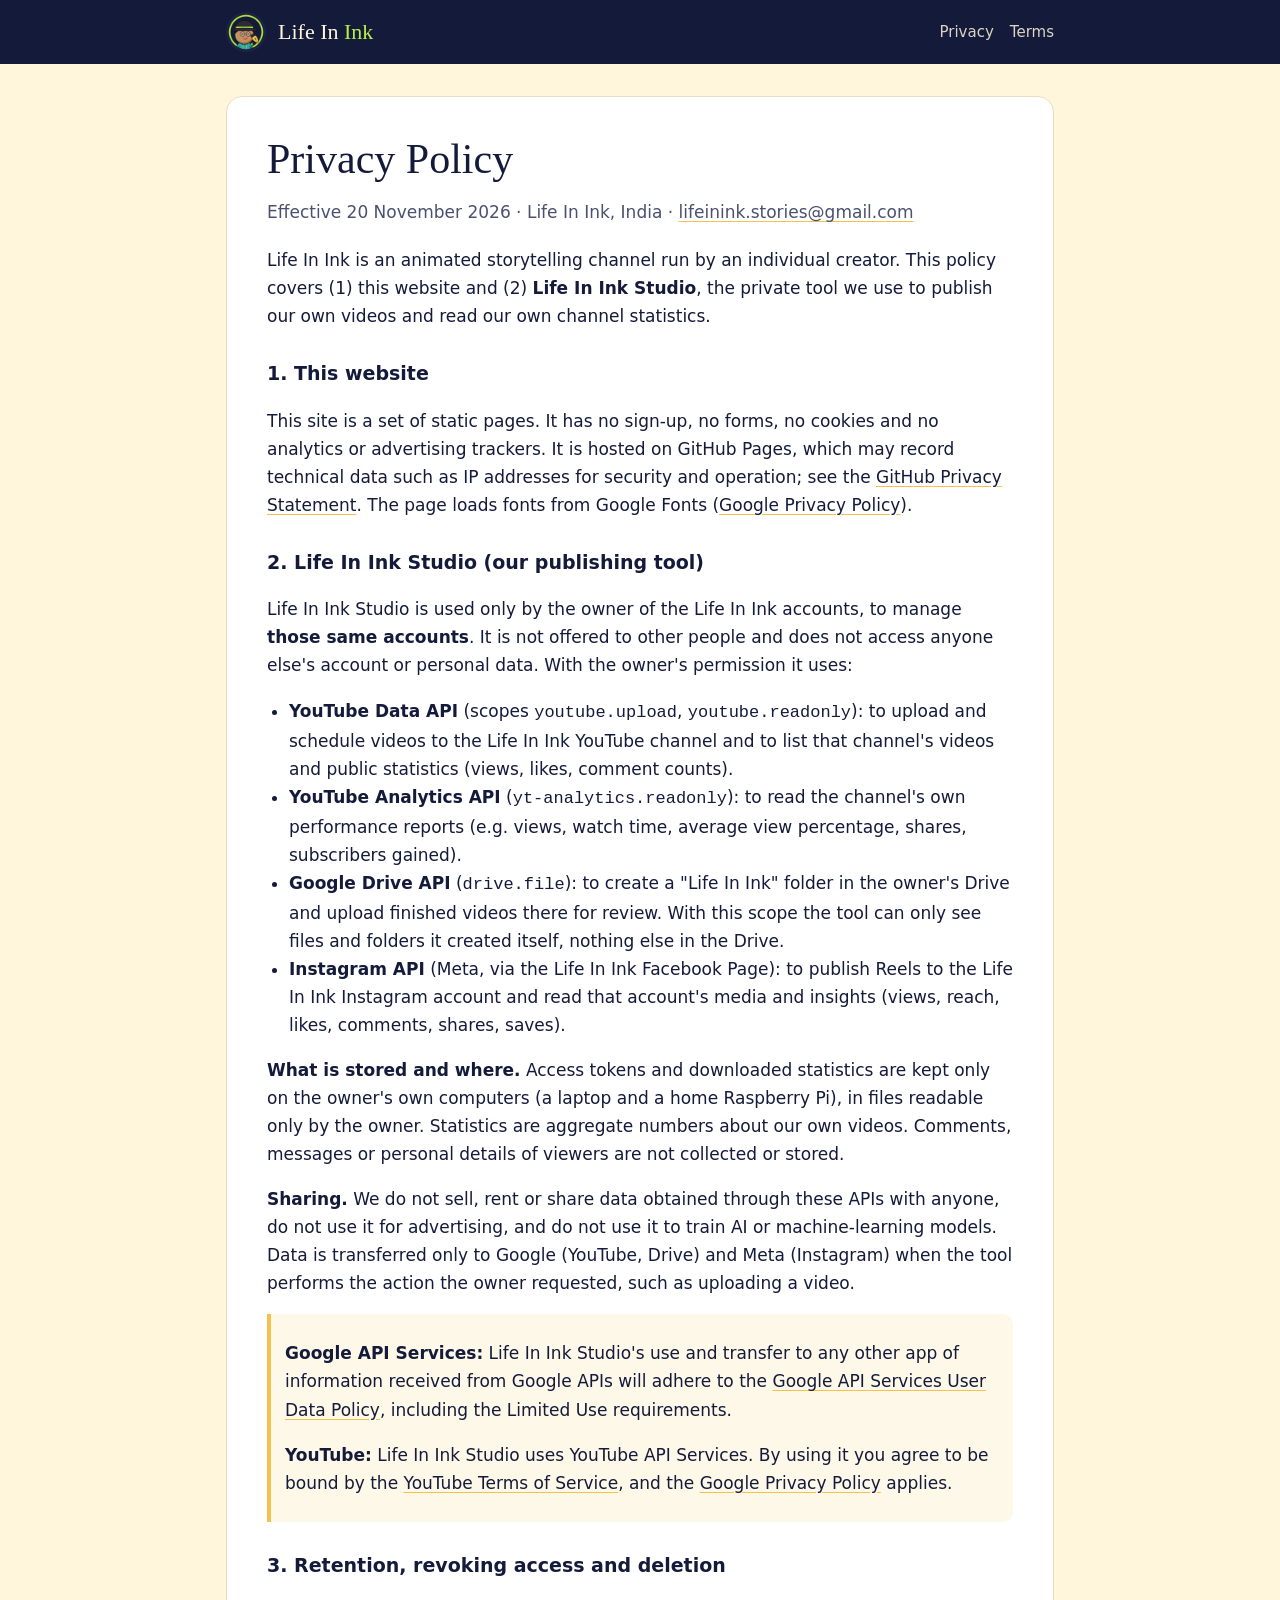
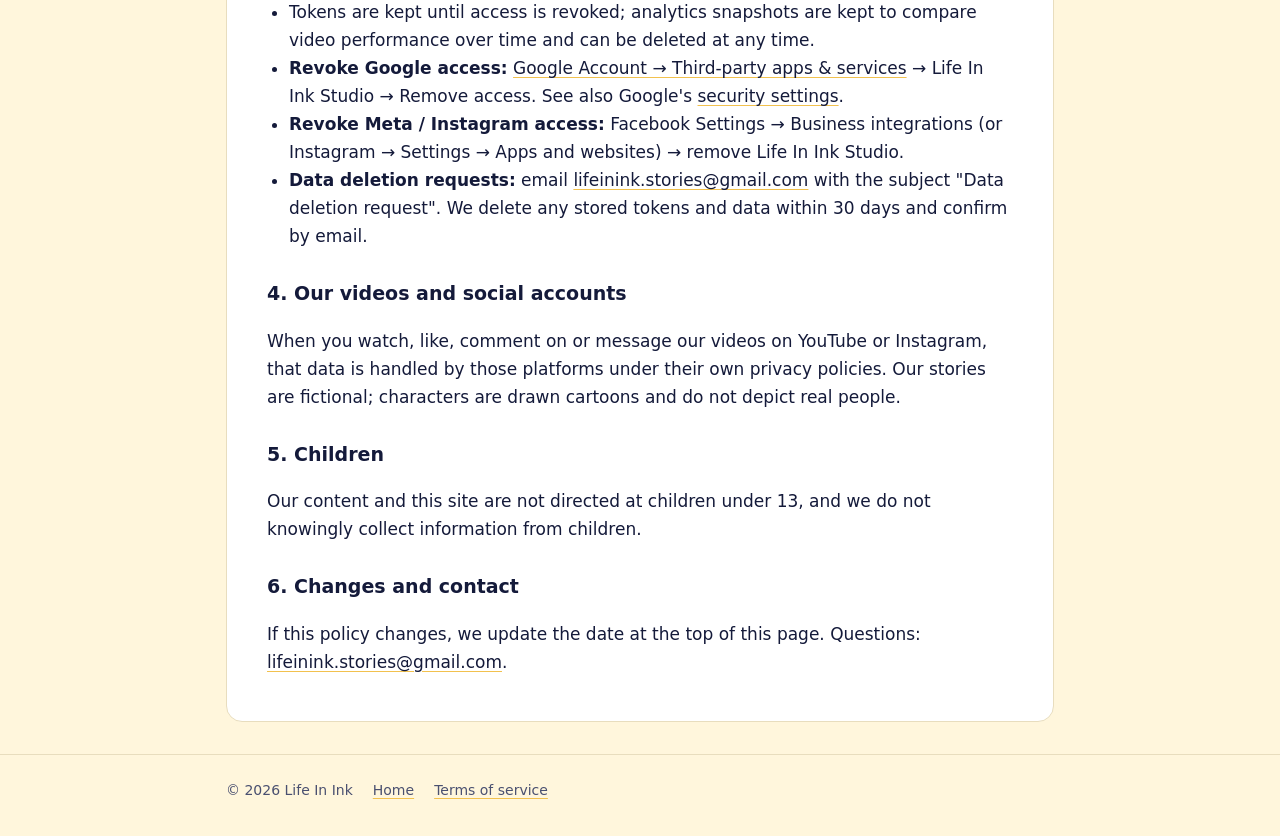
==== privacy.html @ 000ab6e3 "Life In Ink website: home, privacy policy, terms" ====
<!doctype html>
<html lang="en">
<head>
<meta charset="utf-8">
<meta name="viewport" content="width=device-width, initial-scale=1">
<title>Privacy Policy · Life In Ink</title>
<meta name="description" content="Privacy policy for the Life In Ink website and the Life In Ink Studio publishing tool.">
<link rel="icon" href="logo.png">
<link rel="preconnect" href="https://fonts.googleapis.com">
<link rel="preconnect" href="https://fonts.gstatic.com" crossorigin>
<link href="https://fonts.googleapis.com/css2?family=Kalam:wght@700&family=Permanent+Marker&display=swap" rel="stylesheet">
<link rel="stylesheet" href="style.css">
</head>
<body>
<header class="top"><div class="wrap">
  <img src="logo.png" alt=""><a class="brand" href="./">Life In <b>Ink</b></a>
  <nav><a href="privacy.html">Privacy</a><a href="terms.html">Terms</a></nav>
</div></header>

<main class="wrap"><article class="doc">
<h1>Privacy Policy</h1>
<p class="meta">Effective 20 November 2026 · Life In Ink, India · <a href="mailto:lifeinink.stories@gmail.com">lifeinink.stories@gmail.com</a></p>

<p>Life In Ink is an animated storytelling channel run by an individual creator. This policy covers
(1) this website and (2) <b>Life In Ink Studio</b>, the private tool we use to publish our own videos and read our own channel statistics.</p>

<h3>1. This website</h3>
<p>This site is a set of static pages. It has no sign-up, no forms, no cookies and no analytics or advertising trackers.
It is hosted on GitHub Pages, which may record technical data such as IP addresses for security and operation; see the
<a href="https://docs.github.com/en/site-policy/privacy-policies/github-general-privacy-statement">GitHub Privacy Statement</a>.
The page loads fonts from Google Fonts (<a href="https://policies.google.com/privacy">Google Privacy Policy</a>).</p>

<h3>2. Life In Ink Studio (our publishing tool)</h3>
<p>Life In Ink Studio is used only by the owner of the Life In Ink accounts, to manage <b>those same accounts</b>. It is not offered to
other people and does not access anyone else's account or personal data. With the owner's permission it uses:</p>
<ul>
  <li><b>YouTube Data API</b> (scopes <code>youtube.upload</code>, <code>youtube.readonly</code>): to upload and schedule videos to the Life In Ink
      YouTube channel and to list that channel's videos and public statistics (views, likes, comment counts).</li>
  <li><b>YouTube Analytics API</b> (<code>yt-analytics.readonly</code>): to read the channel's own performance reports
      (e.g. views, watch time, average view percentage, shares, subscribers gained).</li>
  <li><b>Google Drive API</b> (<code>drive.file</code>): to create a "Life In Ink" folder in the owner's Drive and upload finished videos there for review.
      With this scope the tool can only see files and folders it created itself, nothing else in the Drive.</li>
  <li><b>Instagram API</b> (Meta, via the Life In Ink Facebook Page): to publish Reels to the Life In Ink Instagram account and read that account's
      media and insights (views, reach, likes, comments, shares, saves).</li>
</ul>
<p><b>What is stored and where.</b> Access tokens and downloaded statistics are kept only on the owner's own computers (a laptop and a home
Raspberry Pi), in files readable only by the owner. Statistics are aggregate numbers about our own videos. Comments, messages or personal
details of viewers are not collected or stored.</p>
<p><b>Sharing.</b> We do not sell, rent or share data obtained through these APIs with anyone, do not use it for advertising, and do not use it to
train AI or machine-learning models. Data is transferred only to Google (YouTube, Drive) and Meta (Instagram) when the tool performs the
action the owner requested, such as uploading a video.</p>

<div class="note">
<p><b>Google API Services:</b> Life In Ink Studio's use and transfer to any other app of information received from Google APIs will adhere to the
<a href="https://developers.google.com/terms/api-services-user-data-policy">Google API Services User Data Policy</a>, including the Limited Use requirements.</p>
<p><b>YouTube:</b> Life In Ink Studio uses YouTube API Services. By using it you agree to be bound by the
<a href="https://www.youtube.com/t/terms">YouTube Terms of Service</a>, and the
<a href="https://policies.google.com/privacy">Google Privacy Policy</a> applies.</p>
</div>

<h3>3. Retention, revoking access and deletion</h3>
<ul>
  <li>Tokens are kept until access is revoked; analytics snapshots are kept to compare video performance over time and can be deleted at any time.</li>
  <li><b>Revoke Google access:</b> <a href="https://myaccount.google.com/permissions">Google Account → Third-party apps &amp; services</a> → Life In Ink Studio → Remove access.
      See also Google's <a href="https://security.google.com/settings/security/permissions">security settings</a>.</li>
  <li><b>Revoke Meta / Instagram access:</b> Facebook Settings → Business integrations (or Instagram → Settings → Apps and websites) → remove Life In Ink Studio.</li>
  <li><b>Data deletion requests:</b> email <a href="mailto:lifeinink.stories@gmail.com?subject=Data%20deletion%20request">lifeinink.stories@gmail.com</a>
      with the subject "Data deletion request". We delete any stored tokens and data within 30 days and confirm by email.</li>
</ul>

<h3>4. Our videos and social accounts</h3>
<p>When you watch, like, comment on or message our videos on YouTube or Instagram, that data is handled by those platforms under their own privacy policies.
Our stories are fictional; characters are drawn cartoons and do not depict real people.</p>

<h3>5. Children</h3>
<p>Our content and this site are not directed at children under 13, and we do not knowingly collect information from children.</p>

<h3>6. Changes and contact</h3>
<p>If this policy changes, we update the date at the top of this page. Questions: <a href="mailto:lifeinink.stories@gmail.com">lifeinink.stories@gmail.com</a>.</p>
</article></main>

<footer><div class="wrap">
  <span>© 2026 Life In Ink</span><a href="./">Home</a><a href="terms.html">Terms of service</a>
</div></footer>
</body>
</html>
---- style.css ----
:root {
  --navy: #141A3A; --navy-2: #1E2652; --lime: #B8F04A; --cream: #FFF6DC; --gold: #F2C14E;
  --ink: #141A3A; --muted: #4A5070; --bg: #FFF6DC; --card: #FFFFFF; --line: #E8DDBE;
}
@media (prefers-color-scheme: dark) {
  :root { --ink: #FFF6DC; --muted: #C9C6B5; --bg: #141A3A; --card: #1E2652; --line: #2E3770; }
}
* { box-sizing: border-box; }
body { margin: 0; background: var(--bg); color: var(--ink); font: 17px/1.65 system-ui, -apple-system, "Segoe UI", Roboto, sans-serif; }
a { color: inherit; text-decoration-color: var(--gold); text-underline-offset: 3px; }
a:hover { text-decoration-thickness: 2px; }
.wrap { max-width: 860px; margin: 0 auto; padding: 0 16px; }
header.top { background: var(--navy); color: var(--cream); }
header.top .wrap { display: flex; align-items: center; gap: 12px; padding-top: 12px; padding-bottom: 12px; }
header.top img { width: 40px; height: 40px; border-radius: 50%; }
header.top .brand { font-family: "Permanent Marker", cursive; font-size: 22px; text-decoration: none; }
header.top .brand b { color: var(--lime); font-weight: normal; }
header.top nav { margin-left: auto; display: flex; gap: 16px; font-size: 15px; }
header.top nav a { text-decoration: none; opacity: .85; }
header.top nav a:hover { opacity: 1; text-decoration: underline; }
.hero { background: var(--navy); color: var(--cream); padding: 40px 0 56px; }
.hero .wrap { display: grid; grid-template-columns: 1fr 220px; gap: 32px; align-items: center; }
.hero h1 { font-family: "Permanent Marker", cursive; font-weight: normal; font-size: clamp(40px, 8vw, 68px); line-height: 1.05; margin: 0 0 12px; }
.hero h1 b { color: var(--lime); font-weight: normal; }
.hero p.tag { font-family: "Kalam", cursive; font-size: 24px; margin: 0 0 24px; color: var(--gold); }
.hero img { width: 100%; border-radius: 50%; border: 6px solid var(--lime); }
.btns { display: flex; flex-wrap: wrap; gap: 12px; }
.btn { display: inline-block; padding: 12px 20px; border-radius: 999px; font-weight: 700; text-decoration: none; }
.btn.yt { background: var(--lime); color: var(--navy); }
.btn.ig { background: transparent; color: var(--cream); border: 2px solid var(--cream); }
section { padding: 40px 0; }
h2 { font-family: "Permanent Marker", cursive; font-weight: normal; font-size: 30px; margin: 0 0 12px; }
h3 { margin: 28px 0 6px; font-size: 19px; }
.pillars { display: grid; grid-template-columns: repeat(auto-fit, minmax(180px, 1fr)); gap: 12px; margin-top: 16px; }
.pillar { background: var(--card); border: 1px solid var(--line); border-radius: 14px; padding: 14px 16px; }
.pillar b { display: block; font-family: "Kalam", cursive; font-size: 20px; }
.pillar span { color: var(--muted); font-size: 15px; }
.doc { background: var(--card); border: 1px solid var(--line); border-radius: 16px; padding: 28px clamp(16px, 4vw, 40px); margin: 32px 0; }
.doc h1 { font-family: "Permanent Marker", cursive; font-weight: normal; font-size: clamp(30px, 6vw, 42px); margin: 0 0 4px; }
.doc .meta { color: var(--muted); margin: 0 0 20px; }
.doc ul { padding-left: 22px; }
.note { border-left: 4px solid var(--gold); padding: 8px 14px; background: color-mix(in srgb, var(--gold) 12%, transparent); border-radius: 0 10px 10px 0; }
footer { color: var(--muted); font-size: 14px; padding: 24px 0 40px; border-top: 1px solid var(--line); }
footer .wrap { display: flex; flex-wrap: wrap; gap: 8px 20px; }
@media (max-width: 640px) {
  .hero .wrap { grid-template-columns: 1fr; }
  .hero img { width: 140px; order: -1; }
  header.top nav { gap: 12px; font-size: 14px; }
}
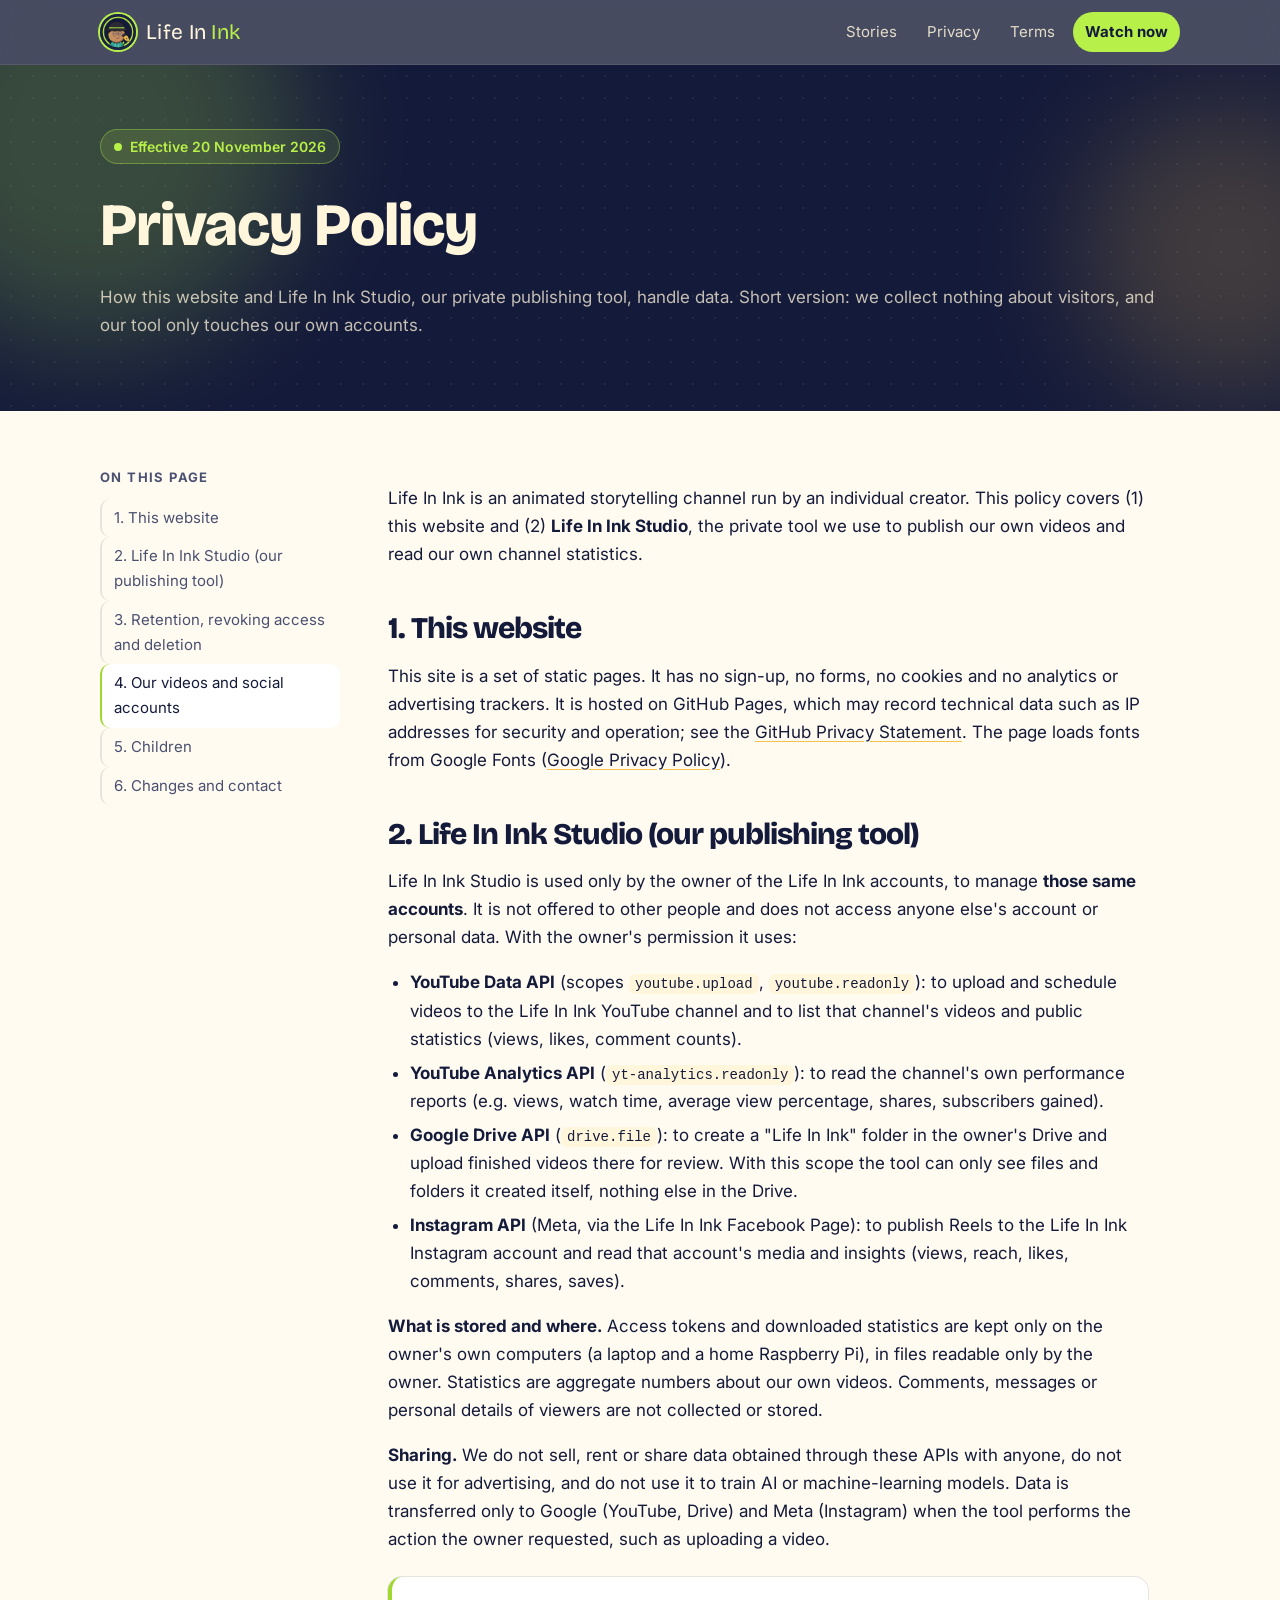
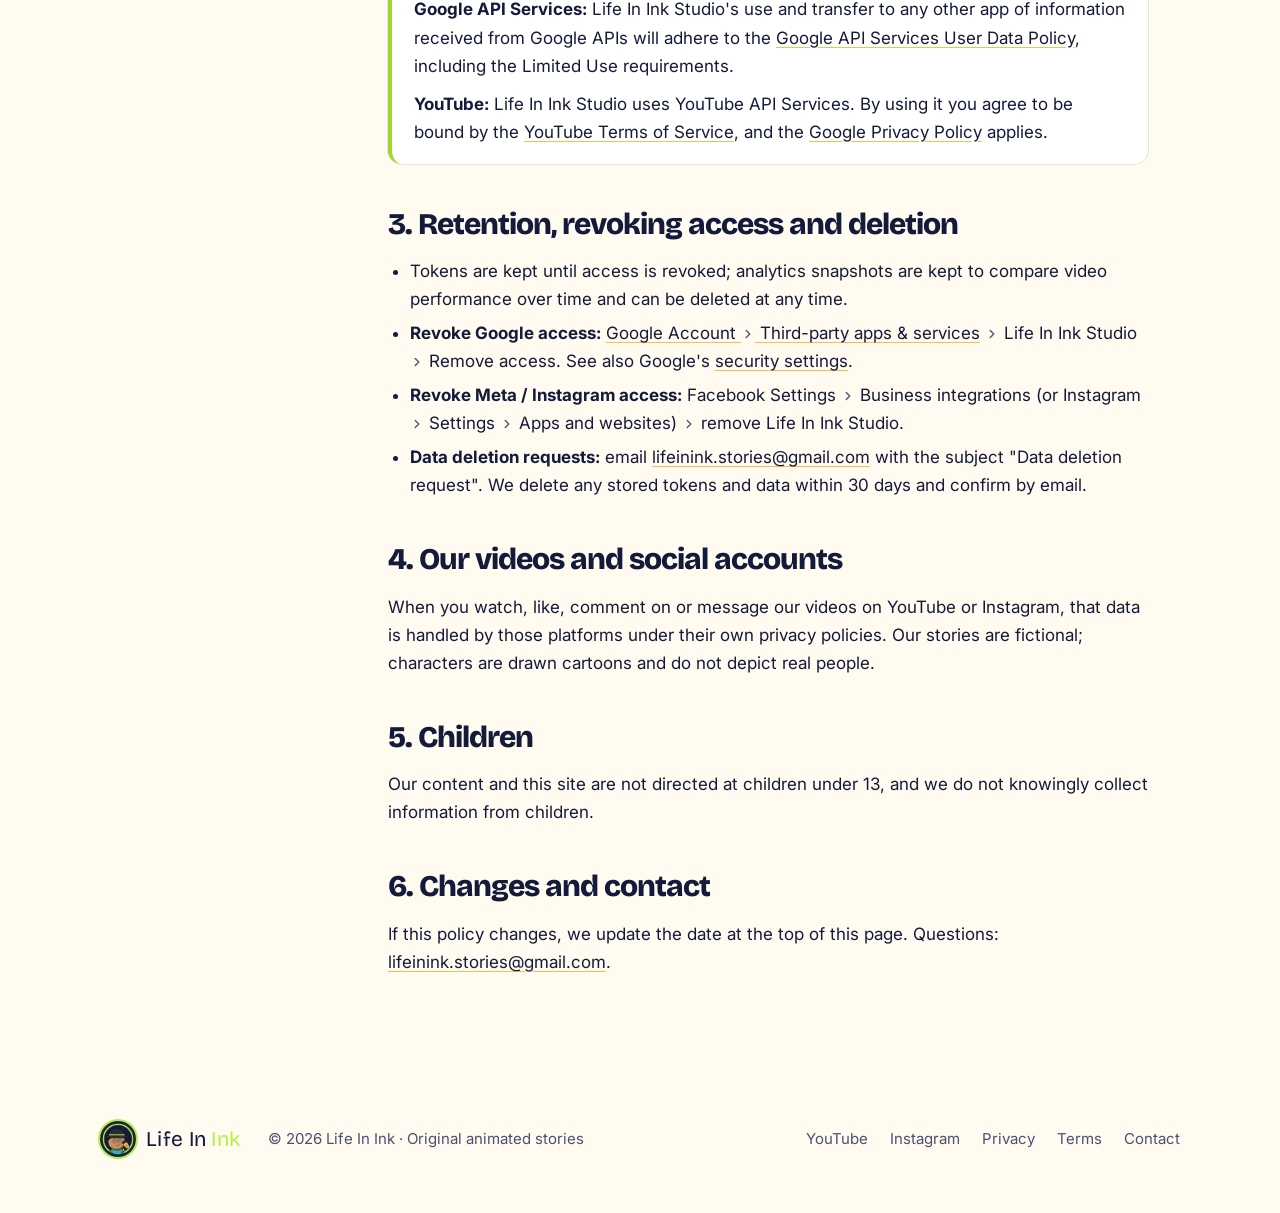
==== commit 58a8e125: "Redesign with animations; fix YouTube links" ====
--- a/privacy.html
+++ b/privacy.html
@@ -1,36 +1,41 @@
 <!doctype html>
-<html lang="en">
+<html lang="en" class="no-js">
 <head>
 <meta charset="utf-8">
 <meta name="viewport" content="width=device-width, initial-scale=1">
 <title>Privacy Policy · Life In Ink</title>
 <meta name="description" content="Privacy policy for the Life In Ink website and the Life In Ink Studio publishing tool.">
+<meta name="theme-color" content="#141A3A">
 <link rel="icon" href="logo.png">
 <link rel="preconnect" href="https://fonts.googleapis.com">
 <link rel="preconnect" href="https://fonts.gstatic.com" crossorigin>
-<link href="https://fonts.googleapis.com/css2?family=Kalam:wght@700&family=Permanent+Marker&display=swap" rel="stylesheet">
+<link href="https://fonts.googleapis.com/css2?family=Bricolage+Grotesque:opsz,wght@12..96,600;12..96,800&family=Inter:wght@400;600;700&family=Permanent+Marker&display=swap" rel="stylesheet">
 <link rel="stylesheet" href="style.css">
+<script>document.documentElement.classList.remove("no-js")</script>
 </head>
 <body>
-<header class="top"><div class="wrap">
-  <img src="logo.png" alt=""><a class="brand" href="./">Life In <b>Ink</b></a>
-  <nav><a href="privacy.html">Privacy</a><a href="terms.html">Terms</a></nav>
+<header class="nav"><div class="wrap">
+  <a class="logo" href="./"><img src="logo.png" alt=""><span>Life In <b>Ink</b></span></a>
+  <nav aria-label="Main"><a href="./#stories">Stories</a><a href="privacy.html">Privacy</a><a href="terms.html">Terms</a>
+    <a class="cta" href="https://www.youtube.com/channel/UCiRv8YfGqeu7sdp62lpxlKg">Watch now</a></nav>
 </div></header>
-
-<main class="wrap"><article class="doc">
-<h1>Privacy Policy</h1>
-<p class="meta">Effective 20 November 2026 · Life In Ink, India · <a href="mailto:lifeinink.stories@gmail.com">lifeinink.stories@gmail.com</a></p>
-
+<main>
+<section class="page-hero"><div class="blob b1"></div><div class="blob b3"></div><div class="grain"></div>
+  <div class="wrap"><span class="eyebrow"><i></i> Effective 20 November 2026</span><h1>Privacy Policy</h1><p>How this website and Life In Ink Studio, our private publishing tool, handle data. Short version: we collect nothing about visitors, and our tool only touches our own accounts.</p></div>
+</section>
+<div class="wrap doc-wrap">
+  <aside class="toc" aria-label="On this page"><b>On this page</b><a href="#this-website">1. This website</a><a href="#life-in-ink-studio-our-publishing-tool">2. Life In Ink Studio (our publishing tool)</a><a href="#retention-revoking-access-and-deletion">3. Retention, revoking access and deletion</a><a href="#our-videos-and-social-accounts">4. Our videos and social accounts</a><a href="#children">5. Children</a><a href="#changes-and-contact">6. Changes and contact</a></aside>
+  <article class="doc">
 <p>Life In Ink is an animated storytelling channel run by an individual creator. This policy covers
 (1) this website and (2) <b>Life In Ink Studio</b>, the private tool we use to publish our own videos and read our own channel statistics.</p>
 
-<h3>1. This website</h3>
+<h2 id="this-website">1. This website</h2>
 <p>This site is a set of static pages. It has no sign-up, no forms, no cookies and no analytics or advertising trackers.
 It is hosted on GitHub Pages, which may record technical data such as IP addresses for security and operation; see the
 <a href="https://docs.github.com/en/site-policy/privacy-policies/github-general-privacy-statement">GitHub Privacy Statement</a>.
 The page loads fonts from Google Fonts (<a href="https://policies.google.com/privacy">Google Privacy Policy</a>).</p>
 
-<h3>2. Life In Ink Studio (our publishing tool)</h3>
+<h2 id="life-in-ink-studio-our-publishing-tool">2. Life In Ink Studio (our publishing tool)</h2>
 <p>Life In Ink Studio is used only by the owner of the Life In Ink accounts, to manage <b>those same accounts</b>. It is not offered to
 other people and does not access anyone else's account or personal data. With the owner's permission it uses:</p>
 <ul>
@@ -58,29 +63,34 @@
 <a href="https://policies.google.com/privacy">Google Privacy Policy</a> applies.</p>
 </div>
 
-<h3>3. Retention, revoking access and deletion</h3>
+<h2 id="retention-revoking-access-and-deletion">3. Retention, revoking access and deletion</h2>
 <ul>
   <li>Tokens are kept until access is revoked; analytics snapshots are kept to compare video performance over time and can be deleted at any time.</li>
-  <li><b>Revoke Google access:</b> <a href="https://myaccount.google.com/permissions">Google Account → Third-party apps &amp; services</a> → Life In Ink Studio → Remove access.
+  <li><b>Revoke Google access:</b> <a href="https://myaccount.google.com/permissions">Google Account <svg class="chev" viewBox="0 0 24 24" width="14" height="14" fill="none" stroke="currentColor" stroke-width="2.6" stroke-linecap="round" stroke-linejoin="round" aria-label="then"><path d="M9 6l6 6-6 6"/></svg> Third-party apps &amp; services</a> <svg class="chev" viewBox="0 0 24 24" width="14" height="14" fill="none" stroke="currentColor" stroke-width="2.6" stroke-linecap="round" stroke-linejoin="round" aria-label="then"><path d="M9 6l6 6-6 6"/></svg> Life In Ink Studio <svg class="chev" viewBox="0 0 24 24" width="14" height="14" fill="none" stroke="currentColor" stroke-width="2.6" stroke-linecap="round" stroke-linejoin="round" aria-label="then"><path d="M9 6l6 6-6 6"/></svg> Remove access.
       See also Google's <a href="https://security.google.com/settings/security/permissions">security settings</a>.</li>
-  <li><b>Revoke Meta / Instagram access:</b> Facebook Settings → Business integrations (or Instagram → Settings → Apps and websites) → remove Life In Ink Studio.</li>
+  <li><b>Revoke Meta / Instagram access:</b> Facebook Settings <svg class="chev" viewBox="0 0 24 24" width="14" height="14" fill="none" stroke="currentColor" stroke-width="2.6" stroke-linecap="round" stroke-linejoin="round" aria-label="then"><path d="M9 6l6 6-6 6"/></svg> Business integrations (or Instagram <svg class="chev" viewBox="0 0 24 24" width="14" height="14" fill="none" stroke="currentColor" stroke-width="2.6" stroke-linecap="round" stroke-linejoin="round" aria-label="then"><path d="M9 6l6 6-6 6"/></svg> Settings <svg class="chev" viewBox="0 0 24 24" width="14" height="14" fill="none" stroke="currentColor" stroke-width="2.6" stroke-linecap="round" stroke-linejoin="round" aria-label="then"><path d="M9 6l6 6-6 6"/></svg> Apps and websites) <svg class="chev" viewBox="0 0 24 24" width="14" height="14" fill="none" stroke="currentColor" stroke-width="2.6" stroke-linecap="round" stroke-linejoin="round" aria-label="then"><path d="M9 6l6 6-6 6"/></svg> remove Life In Ink Studio.</li>
   <li><b>Data deletion requests:</b> email <a href="mailto:lifeinink.stories@gmail.com?subject=Data%20deletion%20request">lifeinink.stories@gmail.com</a>
       with the subject "Data deletion request". We delete any stored tokens and data within 30 days and confirm by email.</li>
 </ul>
 
-<h3>4. Our videos and social accounts</h3>
+<h2 id="our-videos-and-social-accounts">4. Our videos and social accounts</h2>
 <p>When you watch, like, comment on or message our videos on YouTube or Instagram, that data is handled by those platforms under their own privacy policies.
 Our stories are fictional; characters are drawn cartoons and do not depict real people.</p>
 
-<h3>5. Children</h3>
+<h2 id="children">5. Children</h2>
 <p>Our content and this site are not directed at children under 13, and we do not knowingly collect information from children.</p>
 
-<h3>6. Changes and contact</h3>
+<h2 id="changes-and-contact">6. Changes and contact</h2>
 <p>If this policy changes, we update the date at the top of this page. Questions: <a href="mailto:lifeinink.stories@gmail.com">lifeinink.stories@gmail.com</a>.</p>
-</article></main>
-
+  </article>
+</div>
+</main>
 <footer><div class="wrap">
-  <span>© 2026 Life In Ink</span><a href="./">Home</a><a href="terms.html">Terms of service</a>
+  <a class="logo" href="./"><img src="logo.png" alt=""><span>Life In <b>Ink</b></span></a>
+  <span>© 2026 Life In Ink · Original animated stories</span>
+  <nav aria-label="Footer"><a href="https://www.youtube.com/channel/UCiRv8YfGqeu7sdp62lpxlKg">YouTube</a><a href="https://www.instagram.com/lifeinink.stories">Instagram</a>
+    <a href="privacy.html">Privacy</a><a href="terms.html">Terms</a><a href="mailto:lifeinink.stories@gmail.com">Contact</a></nav>
 </div></footer>
+<script src="site.js" defer></script>
 </body>
 </html>
--- a/style.css
+++ b/style.css
@@ -1,49 +1,209 @@
+/* Life In Ink: site styles. Brand: navy #141A3A, lime #B8F04A, cream #FFF6DC, gold #F2C14E */
 :root {
-  --navy: #141A3A; --navy-2: #1E2652; --lime: #B8F04A; --cream: #FFF6DC; --gold: #F2C14E;
-  --ink: #141A3A; --muted: #4A5070; --bg: #FFF6DC; --card: #FFFFFF; --line: #E8DDBE;
+  --navy: #141A3A; --navy-2: #1C2450; --navy-3: #26306A;
+  --lime: #B8F04A; --lime-2: #9FD82F; --cream: #FFF6DC; --gold: #F2C14E; --pink: #FF6FA8;
+  --ink: #141A3A; --ink-2: #4A5070; --bg: #FFFBF0; --bg-2: #FFF6DC; --card: #FFFFFF; --line: rgba(20, 26, 58, .10);
+  --radius: 18px; --shadow: 0 10px 30px -12px rgba(20, 26, 58, .25); --shadow-lg: 0 24px 60px -20px rgba(20, 26, 58, .45);
+  --ease: cubic-bezier(.2, .8, .2, 1);
+  --display: "Bricolage Grotesque", "Inter", system-ui, sans-serif;
+  --body: "Inter", system-ui, -apple-system, "Segoe UI", Roboto, sans-serif;
+  --marker: "Permanent Marker", "Bricolage Grotesque", cursive;
 }
 @media (prefers-color-scheme: dark) {
-  :root { --ink: #FFF6DC; --muted: #C9C6B5; --bg: #141A3A; --card: #1E2652; --line: #2E3770; }
+  :root:not([data-theme="light"]) { --ink: #F4EFDF; --ink-2: #B9B7A8; --bg: #0F1430; --bg-2: #141A3A; --card: #1C2450; --line: rgba(255, 246, 220, .10);
+    --shadow: 0 10px 30px -12px rgba(0, 0, 0, .6); --shadow-lg: 0 24px 60px -20px rgba(0, 0, 0, .7); }
 }
 * { box-sizing: border-box; }
-body { margin: 0; background: var(--bg); color: var(--ink); font: 17px/1.65 system-ui, -apple-system, "Segoe UI", Roboto, sans-serif; }
-a { color: inherit; text-decoration-color: var(--gold); text-underline-offset: 3px; }
-a:hover { text-decoration-thickness: 2px; }
-.wrap { max-width: 860px; margin: 0 auto; padding: 0 16px; }
-header.top { background: var(--navy); color: var(--cream); }
-header.top .wrap { display: flex; align-items: center; gap: 12px; padding-top: 12px; padding-bottom: 12px; }
-header.top img { width: 40px; height: 40px; border-radius: 50%; }
-header.top .brand { font-family: "Permanent Marker", cursive; font-size: 22px; text-decoration: none; }
-header.top .brand b { color: var(--lime); font-weight: normal; }
-header.top nav { margin-left: auto; display: flex; gap: 16px; font-size: 15px; }
-header.top nav a { text-decoration: none; opacity: .85; }
-header.top nav a:hover { opacity: 1; text-decoration: underline; }
-.hero { background: var(--navy); color: var(--cream); padding: 40px 0 56px; }
-.hero .wrap { display: grid; grid-template-columns: 1fr 220px; gap: 32px; align-items: center; }
-.hero h1 { font-family: "Permanent Marker", cursive; font-weight: normal; font-size: clamp(40px, 8vw, 68px); line-height: 1.05; margin: 0 0 12px; }
-.hero h1 b { color: var(--lime); font-weight: normal; }
-.hero p.tag { font-family: "Kalam", cursive; font-size: 24px; margin: 0 0 24px; color: var(--gold); }
-.hero img { width: 100%; border-radius: 50%; border: 6px solid var(--lime); }
-.btns { display: flex; flex-wrap: wrap; gap: 12px; }
-.btn { display: inline-block; padding: 12px 20px; border-radius: 999px; font-weight: 700; text-decoration: none; }
-.btn.yt { background: var(--lime); color: var(--navy); }
-.btn.ig { background: transparent; color: var(--cream); border: 2px solid var(--cream); }
-section { padding: 40px 0; }
-h2 { font-family: "Permanent Marker", cursive; font-weight: normal; font-size: 30px; margin: 0 0 12px; }
-h3 { margin: 28px 0 6px; font-size: 19px; }
-.pillars { display: grid; grid-template-columns: repeat(auto-fit, minmax(180px, 1fr)); gap: 12px; margin-top: 16px; }
-.pillar { background: var(--card); border: 1px solid var(--line); border-radius: 14px; padding: 14px 16px; }
-.pillar b { display: block; font-family: "Kalam", cursive; font-size: 20px; }
-.pillar span { color: var(--muted); font-size: 15px; }
-.doc { background: var(--card); border: 1px solid var(--line); border-radius: 16px; padding: 28px clamp(16px, 4vw, 40px); margin: 32px 0; }
-.doc h1 { font-family: "Permanent Marker", cursive; font-weight: normal; font-size: clamp(30px, 6vw, 42px); margin: 0 0 4px; }
-.doc .meta { color: var(--muted); margin: 0 0 20px; }
-.doc ul { padding-left: 22px; }
-.note { border-left: 4px solid var(--gold); padding: 8px 14px; background: color-mix(in srgb, var(--gold) 12%, transparent); border-radius: 0 10px 10px 0; }
-footer { color: var(--muted); font-size: 14px; padding: 24px 0 40px; border-top: 1px solid var(--line); }
-footer .wrap { display: flex; flex-wrap: wrap; gap: 8px 20px; }
-@media (max-width: 640px) {
-  .hero .wrap { grid-template-columns: 1fr; }
-  .hero img { width: 140px; order: -1; }
-  header.top nav { gap: 12px; font-size: 14px; }
-}
+html { scroll-behavior: smooth; }
+body { margin: 0; background: var(--bg); color: var(--ink); font: 17px/1.65 var(--body); -webkit-font-smoothing: antialiased; overflow-x: hidden; }
+img { max-width: 100%; display: block; }
+a { color: inherit; }
+.wrap { width: min(1120px, 100%); margin: 0 auto; padding: 0 20px; }
+.sr { position: absolute; width: 1px; height: 1px; overflow: hidden; clip: rect(0 0 0 0); }
+
+/* ---------- nav ---------- */
+.nav { position: sticky; top: 0; z-index: 50; background: rgba(20, 26, 58, .78); backdrop-filter: saturate(160%) blur(14px);
+  -webkit-backdrop-filter: saturate(160%) blur(14px); border-bottom: 1px solid rgba(255, 246, 220, .08); color: var(--cream); }
+.nav .wrap { display: flex; align-items: center; gap: 12px; height: 64px; }
+.logo { display: flex; align-items: center; gap: 10px; text-decoration: none; }
+.logo img { width: 36px; height: 36px; border-radius: 50%; box-shadow: 0 0 0 2px var(--lime); }
+.logo span { font-family: var(--marker); font-size: 21px; letter-spacing: .3px; }
+.logo b { color: var(--lime); font-weight: normal; }
+.nav nav { margin-left: auto; display: flex; align-items: center; gap: 6px; }
+.nav nav a { text-decoration: none; font-size: 15px; padding: 8px 12px; border-radius: 999px; opacity: .85; transition: background .25s, opacity .25s; }
+.nav nav a:hover { opacity: 1; background: rgba(255, 246, 220, .08); }
+.nav nav a.cta { background: var(--lime); color: var(--navy); font-weight: 700; opacity: 1; }
+.nav nav a.cta:hover { background: #CBFA6A; }
+
+/* ---------- buttons ---------- */
+.btn { position: relative; display: inline-flex; align-items: center; gap: 10px; padding: 14px 22px; border-radius: 999px; font-weight: 700;
+  text-decoration: none; overflow: hidden; transition: transform .35s var(--ease), box-shadow .35s var(--ease), background .25s; }
+.btn svg { width: 20px; height: 20px; flex: none; }
+.btn:hover { transform: translateY(-3px); }
+.btn.primary { background: var(--lime); color: var(--navy); box-shadow: 0 12px 30px -10px rgba(184, 240, 74, .6); }
+.btn.primary::after { content: ""; position: absolute; inset: 0; background: linear-gradient(120deg, transparent 30%, rgba(255, 255, 255, .55), transparent 70%);
+  transform: translateX(-120%); transition: transform .8s var(--ease); }
+.btn.primary:hover::after { transform: translateX(120%); }
+.btn.ghost { color: var(--cream); box-shadow: inset 0 0 0 2px rgba(255, 246, 220, .5); }
+.btn.ghost:hover { box-shadow: inset 0 0 0 2px var(--cream); background: rgba(255, 246, 220, .06); }
+
+/* ---------- hero ---------- */
+.hero { position: relative; isolation: isolate; overflow: hidden; background: radial-gradient(120% 90% at 85% 10%, var(--navy-3) 0%, var(--navy) 55%, #0C1029 100%);
+  color: var(--cream); padding: 72px 0 96px; }
+.blob { position: absolute; z-index: -1; border-radius: 50%; filter: blur(60px); opacity: .45; animation: drift 18s ease-in-out infinite alternate; }
+.blob.b1 { width: 420px; height: 420px; background: var(--lime); top: -140px; left: -120px; opacity: .22; }
+.blob.b2 { width: 360px; height: 360px; background: var(--pink); bottom: -160px; left: 35%; opacity: .18; animation-duration: 22s; }
+.blob.b3 { width: 300px; height: 300px; background: var(--gold); top: 10%; right: -100px; opacity: .2; animation-duration: 26s; }
+@keyframes drift { from { transform: translate(0, 0) scale(1); } to { transform: translate(60px, 40px) scale(1.15); } }
+.grain { position: absolute; inset: 0; z-index: -1; opacity: .06; background-image: radial-gradient(var(--cream) 1px, transparent 1px); background-size: 22px 22px; }
+.hero .wrap { display: grid; grid-template-columns: 1.15fr .85fr; gap: 48px; align-items: center; }
+.eyebrow { display: inline-flex; align-items: center; gap: 8px; padding: 6px 14px; border-radius: 999px; font-size: 14px; font-weight: 600;
+  background: rgba(184, 240, 74, .12); color: var(--lime); box-shadow: inset 0 0 0 1px rgba(184, 240, 74, .35); }
+.eyebrow i { width: 8px; height: 8px; border-radius: 50%; background: var(--lime); box-shadow: 0 0 0 0 rgba(184, 240, 74, .7); animation: ping 2s infinite; }
+@keyframes ping { 70% { box-shadow: 0 0 0 10px rgba(184, 240, 74, 0); } 100% { box-shadow: 0 0 0 0 rgba(184, 240, 74, 0); } }
+.hero h1 { font-family: var(--display); font-weight: 800; font-size: clamp(44px, 7.2vw, 84px); line-height: 1.02; letter-spacing: -1.5px; margin: 20px 0 18px; }
+.hero h1 .w { display: inline-block; opacity: 0; transform: translateY(40px) rotate(2deg); animation: rise .9s var(--ease) forwards; }
+.hero h1 .w:nth-child(2) { animation-delay: .08s; } .hero h1 .w:nth-child(3) { animation-delay: .16s; } .hero h1 .w:nth-child(4) { animation-delay: .24s; }
+.hero h1 .w:nth-child(5) { animation-delay: .32s; } .hero h1 .w:nth-child(6) { animation-delay: .40s; }
+@keyframes rise { to { opacity: 1; transform: none; } }
+.inkword { position: relative; color: var(--lime); font-family: var(--marker); font-weight: normal; letter-spacing: 0; }
+.inkword svg { position: absolute; left: -4%; bottom: -14px; width: 108%; height: 26px; overflow: visible; }
+.inkword path { fill: none; stroke: var(--gold); stroke-width: 7; stroke-linecap: round; stroke-dasharray: 420; stroke-dashoffset: 420; animation: draw 1.2s .9s var(--ease) forwards; }
+@keyframes draw { to { stroke-dashoffset: 0; } }
+.lead { font-size: clamp(18px, 2.1vw, 21px); color: rgba(255, 246, 220, .82); max-width: 560px; margin: 0 0 30px; opacity: 0; animation: rise .9s .5s var(--ease) forwards; transform: translateY(20px); }
+.hero .btns { display: flex; flex-wrap: wrap; gap: 12px; opacity: 0; animation: rise .9s .65s var(--ease) forwards; transform: translateY(20px); }
+.facts { display: flex; flex-wrap: wrap; gap: 22px; margin-top: 34px; font-size: 14px; color: rgba(255, 246, 220, .7); opacity: 0; animation: rise .9s .8s var(--ease) forwards; transform: translateY(20px); }
+.facts b { display: block; font-family: var(--display); font-size: 22px; color: var(--cream); }
+.mascot { position: relative; justify-self: center; width: min(380px, 80vw); aspect-ratio: 1; opacity: 0; animation: pop 1s .3s var(--ease) forwards; }
+@keyframes pop { from { opacity: 0; transform: scale(.85) rotate(-6deg); } to { opacity: 1; transform: none; } }
+.mascot .ring { position: absolute; inset: 0; border-radius: 50%; border: 3px dashed rgba(184, 240, 74, .55); animation: spin 40s linear infinite; }
+.mascot .ring.r2 { inset: 9%; border: 2px solid rgba(242, 193, 78, .35); animation-duration: 60s; animation-direction: reverse; }
+@keyframes spin { to { transform: rotate(360deg); } }
+.mascot img { position: absolute; inset: 15%; width: 70%; border-radius: 50%; box-shadow: 0 0 0 6px var(--lime), var(--shadow-lg); animation: float 5s ease-in-out infinite; }
+@keyframes float { 50% { transform: translateY(-14px) rotate(-2deg); } }
+.mascot .tag { position: absolute; padding: 8px 14px; border-radius: 12px; background: var(--cream); color: var(--navy); font-weight: 700; font-size: 14px;
+  box-shadow: var(--shadow); animation: float 6s ease-in-out infinite; }
+.mascot .t1 { top: 8%; right: -4%; transform: rotate(6deg); animation-delay: -2s; }
+.mascot .t2 { bottom: 10%; left: -6%; transform: rotate(-5deg); animation-delay: -4s; }
+.mascot .t2 em { font-style: normal; color: #D9363E; }
+
+/* ---------- marquee ---------- */
+.marquee { background: var(--lime); color: var(--navy); overflow: hidden; border-block: 2px solid var(--navy); transform: rotate(-1.2deg) scale(1.02); margin-top: -18px; position: relative; z-index: 2; }
+.marquee .track { display: flex; width: max-content; animation: scroll 36s linear infinite; }
+.marquee span { font-family: var(--marker); font-size: 22px; padding: 12px 22px; white-space: nowrap; }
+.marquee span::after { content: "✦"; margin-left: 44px; font-family: var(--body); }
+@keyframes scroll { to { transform: translateX(-50%); } }
+
+/* ---------- sections ---------- */
+section { padding: 96px 0; }
+.kicker { font-weight: 700; font-size: 14px; letter-spacing: 1.6px; text-transform: uppercase; color: #6E8F1E; }
+@media (prefers-color-scheme: dark) { :root:not([data-theme="light"]) .kicker { color: var(--lime); } }
+h2 { font-family: var(--display); font-weight: 800; font-size: clamp(32px, 4.6vw, 52px); line-height: 1.08; letter-spacing: -1px; margin: 8px 0 16px; }
+.sub { color: var(--ink-2); font-size: 19px; max-width: 640px; margin: 0; }
+.head { display: flex; align-items: end; justify-content: space-between; gap: 24px; flex-wrap: wrap; margin-bottom: 40px; }
+.link-arrow { font-weight: 700; text-decoration: none; display: inline-flex; gap: 8px; align-items: center; }
+.link-arrow span { transition: transform .3s var(--ease); }
+.link-arrow:hover span { transform: translateX(5px); }
+
+/* stories */
+.stories { display: grid; grid-template-columns: repeat(5, 1fr); gap: 18px; }
+.story { position: relative; display: block; border-radius: var(--radius); overflow: hidden; background: var(--navy); aspect-ratio: 9 / 16; text-decoration: none;
+  box-shadow: var(--shadow); transition: transform .5s var(--ease), box-shadow .5s var(--ease); }
+.story img { width: 100%; height: 100%; object-fit: cover; transition: transform .8s var(--ease); }
+.story:hover { transform: translateY(-8px) rotate(-1deg); box-shadow: var(--shadow-lg); }
+.story:hover img { transform: scale(1.06); }
+.story .cap { position: absolute; inset: auto 0 0 0; padding: 40px 14px 14px; color: #fff; background: linear-gradient(transparent, rgba(12, 16, 41, .92)); }
+.story .cap small { display: inline-block; font-size: 11px; font-weight: 700; letter-spacing: 1px; padding: 3px 8px; border-radius: 999px; background: var(--lime); color: var(--navy); }
+.story .cap b { display: block; font-family: var(--display); font-size: 17px; line-height: 1.2; margin-top: 6px; }
+.story .play { position: absolute; top: 12px; right: 12px; width: 38px; height: 38px; border-radius: 50%; display: grid; place-items: center;
+  background: rgba(255, 255, 255, .92); color: var(--navy); transform: scale(.7); opacity: 0; transition: .4s var(--ease); }
+.story:hover .play { transform: none; opacity: 1; }
+
+/* series */
+.alt { background: var(--bg-2); }
+.series { display: grid; grid-template-columns: repeat(3, 1fr); gap: 18px; }
+.serie { position: relative; padding: 26px; border-radius: var(--radius); background: var(--card); box-shadow: 0 0 0 1px var(--line); overflow: hidden;
+  transition: transform .45s var(--ease), box-shadow .45s var(--ease); }
+.serie:hover { transform: translateY(-6px); box-shadow: 0 0 0 1px var(--line), var(--shadow-lg); }
+.serie .ic { width: 52px; height: 52px; border-radius: 14px; display: grid; place-items: center; font-size: 26px; background: var(--c, var(--lime)); margin-bottom: 16px;
+  transition: transform .45s var(--ease); }
+.serie:hover .ic { transform: rotate(-8deg) scale(1.08); }
+.serie h3 { font-family: var(--display); font-size: 22px; margin: 0 0 6px; }
+.serie p { margin: 0; color: var(--ink-2); font-size: 16px; }
+.serie.wide { grid-column: span 2; display: grid; grid-template-columns: auto 1fr; gap: 20px; align-items: center; background: var(--navy); color: var(--cream); }
+.serie.wide p { color: rgba(255, 246, 220, .75); }
+.serie.wide .ic { margin: 0; }
+
+/* process */
+.steps { display: grid; grid-template-columns: repeat(4, 1fr); gap: 18px; counter-reset: s; }
+.step { padding: 24px; border-radius: var(--radius); background: var(--card); box-shadow: 0 0 0 1px var(--line); position: relative; }
+.step::before { counter-increment: s; content: "0" counter(s); font-family: var(--display); font-weight: 800; font-size: 44px; line-height: 1; color: transparent;
+  -webkit-text-stroke: 1.5px var(--ink-2); display: block; margin-bottom: 12px; opacity: .5; }
+.step h3 { font-family: var(--display); font-size: 20px; margin: 0 0 6px; }
+.step p { margin: 0; color: var(--ink-2); font-size: 15.5px; }
+
+/* cta */
+.cta-band { position: relative; overflow: hidden; isolation: isolate; border-radius: 28px; padding: 56px; color: var(--cream);
+  background: radial-gradient(90% 120% at 0% 0%, var(--navy-3), var(--navy) 60%); display: grid; grid-template-columns: 1fr auto; gap: 32px; align-items: center; }
+.cta-band h2 { margin-top: 0; }
+.cta-band p { color: rgba(255, 246, 220, .8); margin: 0; font-size: 18px; }
+.cta-band .blob { opacity: .25; }
+
+/* footer */
+footer { padding: 48px 0 56px; color: var(--ink-2); font-size: 15px; }
+footer .wrap { display: flex; flex-wrap: wrap; gap: 16px 28px; align-items: center; }
+footer .logo span { color: var(--ink); }
+footer nav { display: flex; flex-wrap: wrap; gap: 8px 22px; margin-left: auto; }
+footer a { text-decoration: none; } footer a:hover { text-decoration: underline; text-underline-offset: 4px; }
+
+/* ---------- scroll reveal ---------- */
+.reveal { opacity: 0; transform: translateY(36px); transition: opacity .9s var(--ease), transform .9s var(--ease); transition-delay: var(--d, 0s); }
+.reveal.in { opacity: 1; transform: none; }
+.no-js .reveal { opacity: 1; transform: none; }
+
+/* ---------- legal pages ---------- */
+.page-hero { position: relative; overflow: hidden; isolation: isolate; background: var(--navy); color: var(--cream); padding: 64px 0 72px; }
+.page-hero h1 { font-family: var(--display); font-weight: 800; font-size: clamp(38px, 6vw, 60px); letter-spacing: -1px; margin: 12px 0 8px; }
+.page-hero p { margin: 0; color: rgba(255, 246, 220, .75); }
+.doc-wrap { display: grid; grid-template-columns: 240px 1fr; gap: 48px; padding: 56px 20px 80px; }
+.toc { position: sticky; top: 88px; align-self: start; font-size: 15px; }
+.toc b { display: block; font-size: 13px; letter-spacing: 1.4px; text-transform: uppercase; color: var(--ink-2); margin-bottom: 10px; }
+.toc a { display: block; padding: 7px 12px; border-radius: 10px; text-decoration: none; color: var(--ink-2); border-left: 2px solid var(--line); transition: .25s; }
+.toc a:hover, .toc a.on { color: var(--ink); background: var(--card); border-left-color: var(--lime-2); }
+.doc { max-width: 760px; }
+.doc h2 { font-size: clamp(24px, 3vw, 30px); margin: 44px 0 10px; scroll-margin-top: 90px; }
+.doc h2:first-child { margin-top: 0; }
+.doc ul { padding-left: 22px; } .doc li { margin: 6px 0; }
+.doc code { font-size: 14px; background: var(--bg-2); padding: 2px 6px; border-radius: 6px; }
+.doc a { text-decoration-color: var(--gold); text-underline-offset: 3px; }
+.note { margin: 24px 0; padding: 18px 22px; border-radius: 14px; background: var(--card); box-shadow: 0 0 0 1px var(--line); border-left: 4px solid var(--lime-2); }
+.note p { margin: 0 0 10px; } .note p:last-child { margin: 0; }
+
+/* ---------- responsive ---------- */
+@media (max-width: 1000px) {
+  .stories { grid-template-columns: repeat(3, 1fr); }
+  .steps { grid-template-columns: repeat(2, 1fr); }
+}
+@media (max-width: 800px) {
+  .hero { padding: 48px 0 80px; }
+  .hero .wrap { grid-template-columns: 1fr; gap: 28px; }
+  .mascot { order: -1; width: min(260px, 70vw); }
+  .series { grid-template-columns: 1fr; } .serie.wide { grid-column: auto; grid-template-columns: 1fr; }
+  .cta-band { grid-template-columns: 1fr; padding: 36px 24px; }
+  .doc-wrap { grid-template-columns: 1fr; gap: 24px; } .toc { position: static; display: none; }
+  section { padding: 72px 0; }
+}
+@media (max-width: 560px) {
+  .stories { grid-template-columns: repeat(2, 1fr); gap: 12px; }
+  .steps { grid-template-columns: 1fr; }
+  .nav nav a:not(.cta) { display: none; }
+  .mascot .t1 { right: 0; } .mascot .t2 { left: 0; }
+}
+@media (prefers-reduced-motion: reduce) {
+  *, *::before, *::after { animation: none !important; transition: none !important; scroll-behavior: auto !important; }
+  .hero h1 .w, .lead, .hero .btns, .facts, .mascot, .reveal { opacity: 1 !important; transform: none !important; }
+  .inkword path { stroke-dashoffset: 0; }
+}
+.chev { display: inline-block; vertical-align: -2px; opacity: .7; }
+.link-arrow svg { display: block; }
+.story .play svg { margin-left: 2px; }
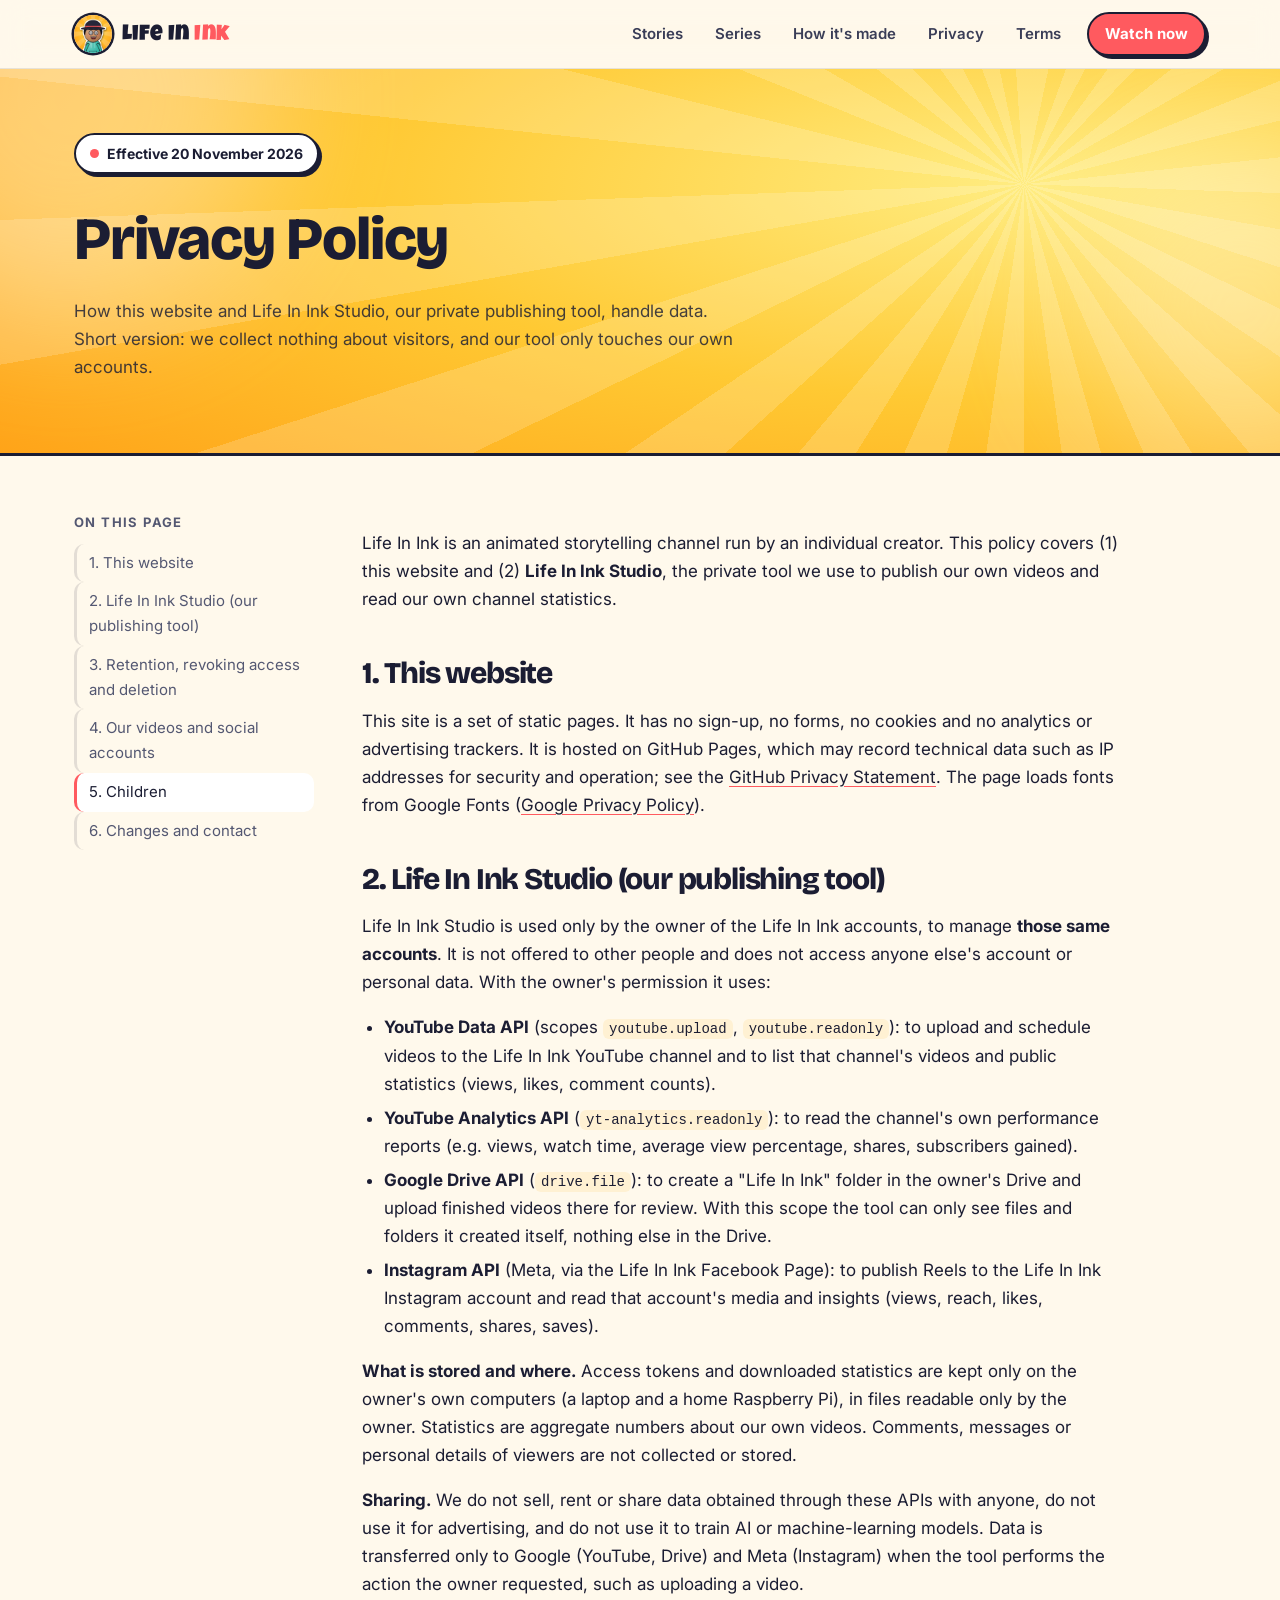
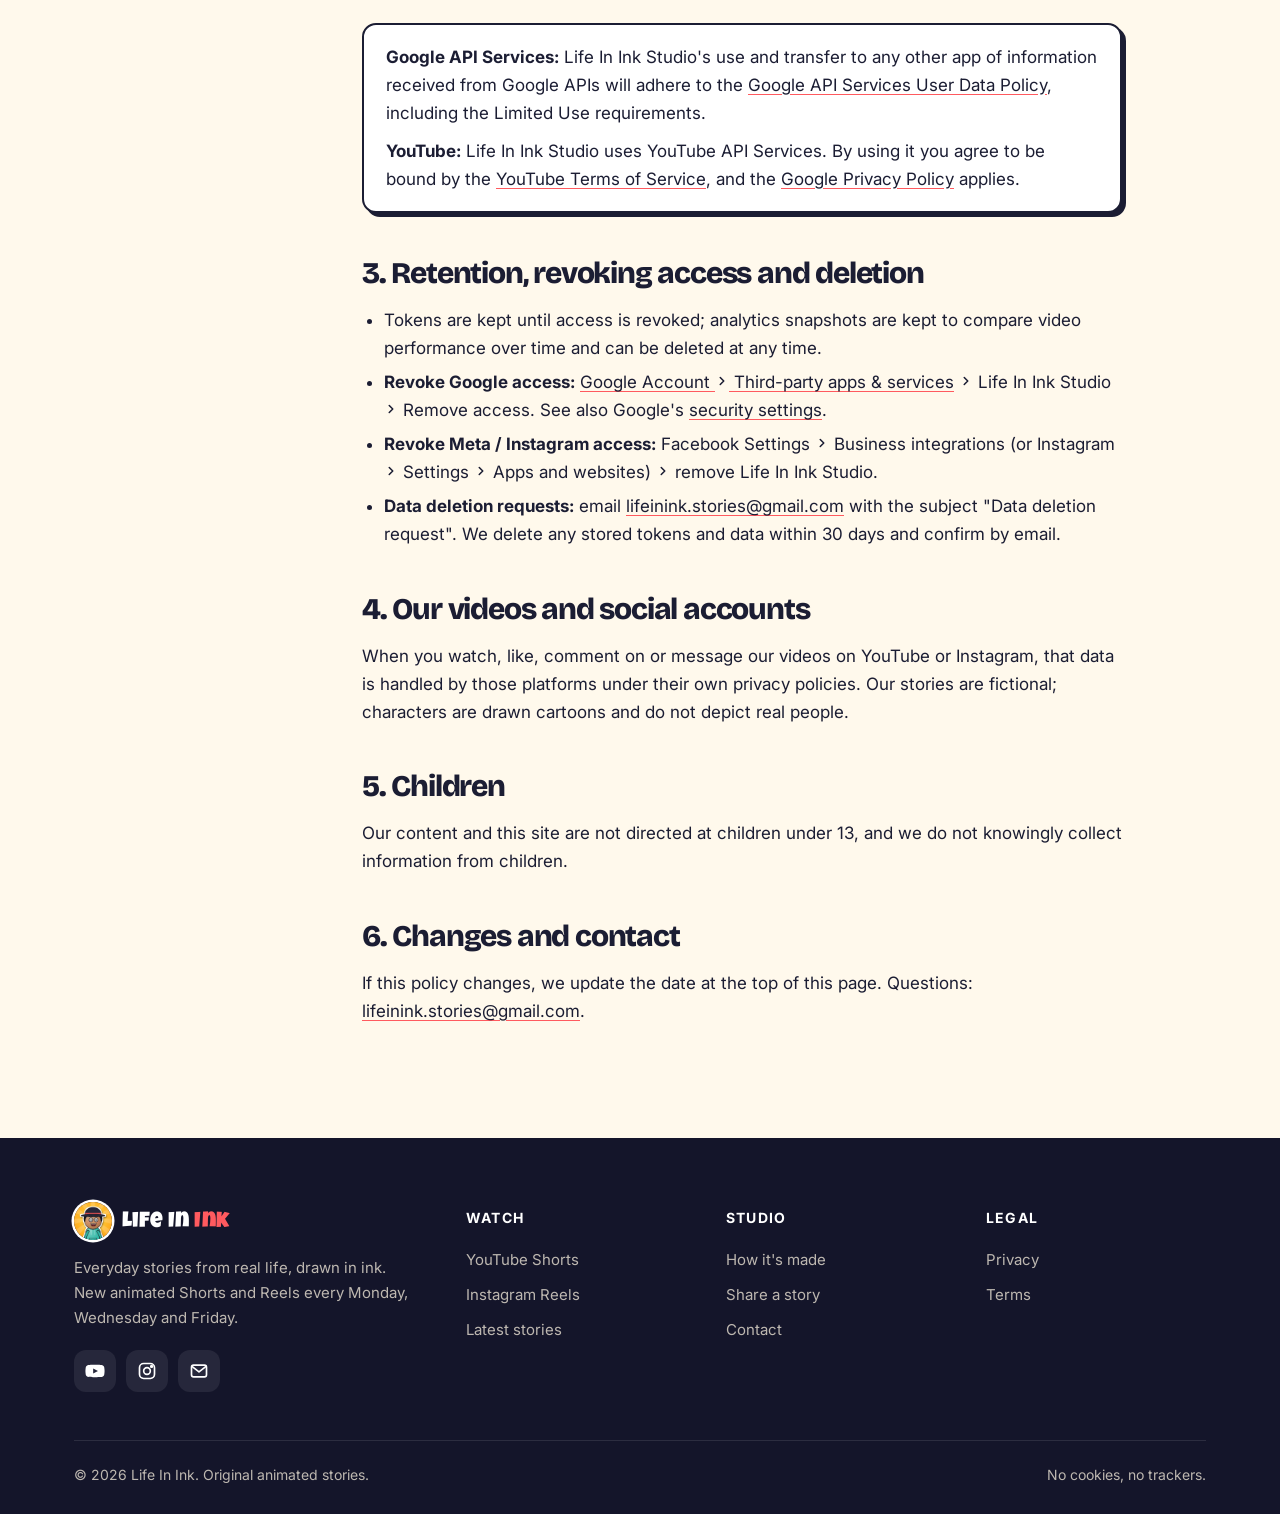
==== commit 4747fc50: "Redesign in the toy brand style: sunny hero with latest episode, sticker cards, series counts, mobil" ====
--- a/privacy.html
+++ b/privacy.html
@@ -5,22 +5,27 @@
 <meta name="viewport" content="width=device-width, initial-scale=1">
 <title>Privacy Policy · Life In Ink</title>
 <meta name="description" content="Privacy policy for the Life In Ink website and the Life In Ink Studio publishing tool.">
-<meta name="theme-color" content="#141A3A">
-<link rel="icon" href="logo.png">
+<meta name="theme-color" content="#FFC933">
+<link rel="icon" type="image/png" href="favicon.png">
+<link rel="apple-touch-icon" href="apple-touch-icon.png">
 <link rel="preconnect" href="https://fonts.googleapis.com">
 <link rel="preconnect" href="https://fonts.gstatic.com" crossorigin>
-<link href="https://fonts.googleapis.com/css2?family=Bricolage+Grotesque:opsz,wght@12..96,600;12..96,800&family=Inter:wght@400;600;700&family=Permanent+Marker&display=swap" rel="stylesheet">
+<link href="https://fonts.googleapis.com/css2?family=Bricolage+Grotesque:opsz,wght@12..96,600;12..96,700;12..96,800&family=Inter:wght@400;500;600;700&family=Luckiest+Guy&display=swap" rel="stylesheet">
 <link rel="stylesheet" href="style.css">
 <script>document.documentElement.classList.remove("no-js")</script>
 </head>
 <body>
+<a class="skip" href="#main">Skip to content</a>
 <header class="nav"><div class="wrap">
-  <a class="logo" href="./"><img src="logo.png" alt=""><span>Life In <b>Ink</b></span></a>
-  <nav aria-label="Main"><a href="./#stories">Stories</a><a href="privacy.html">Privacy</a><a href="terms.html">Terms</a>
-    <a class="cta" href="https://www.youtube.com/channel/UCiRv8YfGqeu7sdp62lpxlKg">Watch now</a></nav>
+  <a class="logo" href="./" aria-label="Life In Ink home"><img src="logo.png" alt="" width="36" height="36"><span>Life In <b>Ink</b></span></a>
+  <nav id="menu" aria-label="Main">
+    <a href="./#stories">Stories</a><a href="./#series">Series</a><a href="./#how">How it's made</a><a href="privacy.html">Privacy</a><a href="terms.html">Terms</a>
+  </nav>
+  <a class="nav-cta" href="https://www.youtube.com/channel/UCiRv8YfGqeu7sdp62lpxlKg">Watch now</a>
+  <button class="menu-btn" type="button" aria-controls="menu" aria-expanded="false" aria-label="Open menu"><span></span><span></span></button>
 </div></header>
-<main>
-<section class="page-hero"><div class="blob b1"></div><div class="blob b3"></div><div class="grain"></div>
+<main id="main">
+<section class="page-hero"><div class="blob b1"></div><div class="blob b3"></div>
   <div class="wrap"><span class="eyebrow"><i></i> Effective 20 November 2026</span><h1>Privacy Policy</h1><p>How this website and Life In Ink Studio, our private publishing tool, handle data. Short version: we collect nothing about visitors, and our tool only touches our own accounts.</p></div>
 </section>
 <div class="wrap doc-wrap">
@@ -85,12 +90,25 @@
   </article>
 </div>
 </main>
-<footer><div class="wrap">
-  <a class="logo" href="./"><img src="logo.png" alt=""><span>Life In <b>Ink</b></span></a>
-  <span>© 2026 Life In Ink · Original animated stories</span>
-  <nav aria-label="Footer"><a href="https://www.youtube.com/channel/UCiRv8YfGqeu7sdp62lpxlKg">YouTube</a><a href="https://www.instagram.com/lifeinink.stories">Instagram</a>
-    <a href="privacy.html">Privacy</a><a href="terms.html">Terms</a><a href="mailto:lifeinink.stories@gmail.com">Contact</a></nav>
-</div></footer>
+<footer class="foot">
+  <div class="wrap">
+    <div class="foot-grid">
+      <div class="foot-brand">
+        <a class="logo" href="./"><img src="logo.png" alt="" width="36" height="36"><span>Life In <b>Ink</b></span></a>
+        <p>Everyday stories from real life, drawn in ink. New animated Shorts and Reels every Monday, Wednesday and Friday.</p>
+        <div class="socials">
+          <a href="https://www.youtube.com/channel/UCiRv8YfGqeu7sdp62lpxlKg" aria-label="YouTube"><svg viewBox="0 0 24 24" fill="currentColor" aria-hidden="true"><path d="M23 7.2a3 3 0 0 0-2.1-2.1C19 4.6 12 4.6 12 4.6s-7 0-8.9.5A3 3 0 0 0 1 7.2 31 31 0 0 0 .5 12 31 31 0 0 0 1 16.8a3 3 0 0 0 2.1 2.1c1.9.5 8.9.5 8.9.5s7 0 8.9-.5a3 3 0 0 0 2.1-2.1 31 31 0 0 0 .5-4.8 31 31 0 0 0-.5-4.8ZM9.8 15.1V8.9L15.6 12Z"/></svg></a>
+          <a href="https://www.instagram.com/lifeinink.stories" aria-label="Instagram"><svg viewBox="0 0 24 24" fill="none" stroke="currentColor" stroke-width="2" aria-hidden="true"><rect x="3" y="3" width="18" height="18" rx="5"/><circle cx="12" cy="12" r="4"/><circle cx="17.5" cy="6.5" r="1" fill="currentColor"/></svg></a>
+          <a href="mailto:lifeinink.stories@gmail.com" aria-label="Email"><svg viewBox="0 0 24 24" fill="none" stroke="currentColor" stroke-width="2" stroke-linecap="round" stroke-linejoin="round" aria-hidden="true"><rect x="3" y="5" width="18" height="14" rx="2.5"/><path d="M3.5 6.5l8.5 6.5 8.5-6.5"/></svg></a>
+        </div>
+      </div>
+      <nav aria-label="Watch"><h4>Watch</h4><a href="https://www.youtube.com/channel/UCiRv8YfGqeu7sdp62lpxlKg/shorts">YouTube Shorts</a><a href="https://www.instagram.com/lifeinink.stories">Instagram Reels</a><a href="./#stories">Latest stories</a></nav>
+      <nav aria-label="Studio"><h4>Studio</h4><a href="./#how">How it's made</a><a href="mailto:lifeinink.stories@gmail.com?subject=Story%20idea">Share a story</a><a href="mailto:lifeinink.stories@gmail.com">Contact</a></nav>
+      <nav aria-label="Legal"><h4>Legal</h4><a href="privacy.html">Privacy</a><a href="terms.html">Terms</a></nav>
+    </div>
+    <div class="foot-bottom"><span>© 2026 Life In Ink. Original animated stories.</span><span>No cookies, no trackers.</span></div>
+  </div>
+</footer>
 <script src="site.js" defer></script>
 </body>
 </html>
--- a/style.css
+++ b/style.css
@@ -1,209 +1,317 @@
-/* Life In Ink: site styles. Brand: navy #141A3A, lime #B8F04A, cream #FFF6DC, gold #F2C14E */
+/* Life In Ink: site styles (2026-11-28 toy brand: matches the story thumbnails).
+   Sunny burst #FFE14D -> #FF8A00, coral #FF5A5F, lime INK #B8F04A, teal #2FB8A6, ink outlines #1B1D33, cream #FFF9EC. */
 :root {
-  --navy: #141A3A; --navy-2: #1C2450; --navy-3: #26306A;
-  --lime: #B8F04A; --lime-2: #9FD82F; --cream: #FFF6DC; --gold: #F2C14E; --pink: #FF6FA8;
-  --ink: #141A3A; --ink-2: #4A5070; --bg: #FFFBF0; --bg-2: #FFF6DC; --card: #FFFFFF; --line: rgba(20, 26, 58, .10);
-  --radius: 18px; --shadow: 0 10px 30px -12px rgba(20, 26, 58, .25); --shadow-lg: 0 24px 60px -20px rgba(20, 26, 58, .45);
+  --outline: #1B1D33; --sun: #FFD84A; --sun-2: #FFB21E; --orange: #FF8A00; --coral: #FF5A5F; --coral-2: #F0464B;
+  --lime: #B8F04A; --teal: #2FB8A6; --sky: #8FD8FF; --blue: #2B7BD0; --pink: #FF9EC4;
+  --ink: #1B1D33; --ink-2: #545872; --bg: #FFF9EC; --bg-2: #FFF1D3; --card: #FFFFFF; --line: rgba(27, 29, 51, .12);
+  --radius: 20px; --pop: 5px 5px 0 var(--outline); --pop-lg: 8px 9px 0 var(--outline);
   --ease: cubic-bezier(.2, .8, .2, 1);
   --display: "Bricolage Grotesque", "Inter", system-ui, sans-serif;
   --body: "Inter", system-ui, -apple-system, "Segoe UI", Roboto, sans-serif;
-  --marker: "Permanent Marker", "Bricolage Grotesque", cursive;
+  --toy: "Luckiest Guy", "Bricolage Grotesque", system-ui, sans-serif;
+  color-scheme: light;
 }
 @media (prefers-color-scheme: dark) {
-  :root:not([data-theme="light"]) { --ink: #F4EFDF; --ink-2: #B9B7A8; --bg: #0F1430; --bg-2: #141A3A; --card: #1C2450; --line: rgba(255, 246, 220, .10);
-    --shadow: 0 10px 30px -12px rgba(0, 0, 0, .6); --shadow-lg: 0 24px 60px -20px rgba(0, 0, 0, .7); }
+  :root:not([data-theme="light"]) { color-scheme: dark; --ink: #FFF6E5; --ink-2: #C3C2D4; --bg: #131428; --bg-2: #191B36; --card: #20234A;
+    --line: rgba(255, 246, 229, .12); --pop: 5px 5px 0 #05060F; --pop-lg: 8px 9px 0 #05060F; }
 }
 * { box-sizing: border-box; }
-html { scroll-behavior: smooth; }
+html { scroll-behavior: smooth; scroll-padding-top: 76px; }
 body { margin: 0; background: var(--bg); color: var(--ink); font: 17px/1.65 var(--body); -webkit-font-smoothing: antialiased; overflow-x: hidden; }
-img { max-width: 100%; display: block; }
+img { max-width: 100%; height: auto; display: block; }
 a { color: inherit; }
-.wrap { width: min(1120px, 100%); margin: 0 auto; padding: 0 20px; }
-.sr { position: absolute; width: 1px; height: 1px; overflow: hidden; clip: rect(0 0 0 0); }
+.wrap { width: min(1180px, 100%); margin: 0 auto; padding: 0 24px; }
+.skip { position: absolute; left: 12px; top: -60px; z-index: 100; padding: 10px 16px; border-radius: 12px; background: var(--outline); color: #fff; font-weight: 700; }
+.skip:focus { top: 12px; }
+:focus-visible { outline: 3px solid var(--blue); outline-offset: 3px; border-radius: 8px; }
 
 /* ---------- nav ---------- */
-.nav { position: sticky; top: 0; z-index: 50; background: rgba(20, 26, 58, .78); backdrop-filter: saturate(160%) blur(14px);
-  -webkit-backdrop-filter: saturate(160%) blur(14px); border-bottom: 1px solid rgba(255, 246, 220, .08); color: var(--cream); }
-.nav .wrap { display: flex; align-items: center; gap: 12px; height: 64px; }
+.nav { position: sticky; top: 0; z-index: 50; background: rgba(255, 249, 236, .86); backdrop-filter: saturate(160%) blur(14px);
+  -webkit-backdrop-filter: saturate(160%) blur(14px); border-bottom: 1px solid rgba(27, 29, 51, .1); color: #1B1D33; }
+.nav .wrap { display: flex; align-items: center; gap: 12px; height: 68px; }
 .logo { display: flex; align-items: center; gap: 10px; text-decoration: none; }
-.logo img { width: 36px; height: 36px; border-radius: 50%; box-shadow: 0 0 0 2px var(--lime); }
-.logo span { font-family: var(--marker); font-size: 21px; letter-spacing: .3px; }
-.logo b { color: var(--lime); font-weight: normal; }
-.nav nav { margin-left: auto; display: flex; align-items: center; gap: 6px; }
-.nav nav a { text-decoration: none; font-size: 15px; padding: 8px 12px; border-radius: 999px; opacity: .85; transition: background .25s, opacity .25s; }
-.nav nav a:hover { opacity: 1; background: rgba(255, 246, 220, .08); }
-.nav nav a.cta { background: var(--lime); color: var(--navy); font-weight: 700; opacity: 1; }
-.nav nav a.cta:hover { background: #CBFA6A; }
+.logo img { width: 38px; height: 38px; border-radius: 50%; box-shadow: 0 0 0 2.5px var(--outline); }
+.logo span { font-family: var(--toy); font-size: 22px; letter-spacing: .4px; line-height: 1; padding-top: 4px; }
+.logo b { color: var(--coral); font-weight: normal; }
+.nav nav { margin-left: auto; display: flex; align-items: center; gap: 4px; }
+.nav nav a { text-decoration: none; font-size: 15px; font-weight: 600; padding: 8px 14px; border-radius: 999px; color: #3A3D57; transition: background .25s, color .25s; }
+.nav nav a:hover, .nav nav a.on { color: #1B1D33; background: rgba(27, 29, 51, .07); }
+.nav-cta { text-decoration: none; font-weight: 700; font-size: 15px; padding: 8px 16px; border-radius: 999px; background: var(--coral); color: #fff;
+  border: 2px solid var(--outline); box-shadow: 3px 3px 0 var(--outline); transition: transform .2s var(--ease), box-shadow .2s var(--ease); white-space: nowrap; }
+.nav-cta:hover { transform: translate(-1px, -1px); box-shadow: 4px 4px 0 var(--outline); }
+.menu-btn { display: none; width: 44px; height: 44px; border: 0; border-radius: 12px; background: transparent; cursor: pointer; position: relative; color: #1B1D33; }
+.menu-btn span { position: absolute; left: 11px; right: 11px; height: 2.5px; border-radius: 2px; background: currentColor; transition: transform .3s var(--ease), top .3s var(--ease); }
+.menu-btn span:first-child { top: 17px; } .menu-btn span:last-child { top: 25px; }
+.menu-btn[aria-expanded="true"] span:first-child { top: 21px; transform: rotate(45deg); }
+.menu-btn[aria-expanded="true"] span:last-child { top: 21px; transform: rotate(-45deg); }
 
 /* ---------- buttons ---------- */
-.btn { position: relative; display: inline-flex; align-items: center; gap: 10px; padding: 14px 22px; border-radius: 999px; font-weight: 700;
-  text-decoration: none; overflow: hidden; transition: transform .35s var(--ease), box-shadow .35s var(--ease), background .25s; }
+.btn { position: relative; display: inline-flex; align-items: center; gap: 10px; padding: 14px 24px; border-radius: 999px; font-weight: 700; font-size: 16px;
+  text-decoration: none; border: 2.5px solid var(--outline); box-shadow: 4px 4px 0 var(--outline); transition: transform .2s var(--ease), box-shadow .2s var(--ease), background .2s; }
 .btn svg { width: 20px; height: 20px; flex: none; }
-.btn:hover { transform: translateY(-3px); }
-.btn.primary { background: var(--lime); color: var(--navy); box-shadow: 0 12px 30px -10px rgba(184, 240, 74, .6); }
-.btn.primary::after { content: ""; position: absolute; inset: 0; background: linear-gradient(120deg, transparent 30%, rgba(255, 255, 255, .55), transparent 70%);
-  transform: translateX(-120%); transition: transform .8s var(--ease); }
-.btn.primary:hover::after { transform: translateX(120%); }
-.btn.ghost { color: var(--cream); box-shadow: inset 0 0 0 2px rgba(255, 246, 220, .5); }
-.btn.ghost:hover { box-shadow: inset 0 0 0 2px var(--cream); background: rgba(255, 246, 220, .06); }
+.btn:hover { transform: translate(-2px, -2px); box-shadow: 6px 6px 0 var(--outline); }
+.btn:active { transform: translate(2px, 2px); box-shadow: 1px 1px 0 var(--outline); }
+.btn.primary { background: var(--coral); color: #fff; }
+.btn.primary:hover { background: var(--coral-2); }
+.btn.ghost { background: #fff; color: #1B1D33; }
 
 /* ---------- hero ---------- */
-.hero { position: relative; isolation: isolate; overflow: hidden; background: radial-gradient(120% 90% at 85% 10%, var(--navy-3) 0%, var(--navy) 55%, #0C1029 100%);
-  color: var(--cream); padding: 72px 0 96px; }
-.blob { position: absolute; z-index: -1; border-radius: 50%; filter: blur(60px); opacity: .45; animation: drift 18s ease-in-out infinite alternate; }
-.blob.b1 { width: 420px; height: 420px; background: var(--lime); top: -140px; left: -120px; opacity: .22; }
-.blob.b2 { width: 360px; height: 360px; background: var(--pink); bottom: -160px; left: 35%; opacity: .18; animation-duration: 22s; }
-.blob.b3 { width: 300px; height: 300px; background: var(--gold); top: 10%; right: -100px; opacity: .2; animation-duration: 26s; }
-@keyframes drift { from { transform: translate(0, 0) scale(1); } to { transform: translate(60px, 40px) scale(1.15); } }
-.grain { position: absolute; inset: 0; z-index: -1; opacity: .06; background-image: radial-gradient(var(--cream) 1px, transparent 1px); background-size: 22px 22px; }
-.hero .wrap { display: grid; grid-template-columns: 1.15fr .85fr; gap: 48px; align-items: center; }
-.eyebrow { display: inline-flex; align-items: center; gap: 8px; padding: 6px 14px; border-radius: 999px; font-size: 14px; font-weight: 600;
-  background: rgba(184, 240, 74, .12); color: var(--lime); box-shadow: inset 0 0 0 1px rgba(184, 240, 74, .35); }
-.eyebrow i { width: 8px; height: 8px; border-radius: 50%; background: var(--lime); box-shadow: 0 0 0 0 rgba(184, 240, 74, .7); animation: ping 2s infinite; }
-@keyframes ping { 70% { box-shadow: 0 0 0 10px rgba(184, 240, 74, 0); } 100% { box-shadow: 0 0 0 0 rgba(184, 240, 74, 0); } }
-.hero h1 { font-family: var(--display); font-weight: 800; font-size: clamp(44px, 7.2vw, 84px); line-height: 1.02; letter-spacing: -1.5px; margin: 20px 0 18px; }
+.hero { position: relative; isolation: isolate; overflow: hidden; color: #1B1D33; padding: 72px 0 104px;
+  background: repeating-conic-gradient(from 4deg at 72% 46%, rgba(255, 255, 255, .17) 0 8deg, rgba(255, 255, 255, 0) 8deg 16deg),
+              radial-gradient(130% 110% at 72% 46%, #FFEC80 0%, #FFC933 38%, #FFA318 72%, #FF8A00 100%); }
+.blob { position: absolute; z-index: -1; border-radius: 50%; filter: blur(70px); pointer-events: none; animation: drift 18s ease-in-out infinite alternate; }
+.blob.b1 { width: 420px; height: 420px; background: #fff; top: -180px; left: -140px; opacity: .35; }
+.blob.b2 { width: 360px; height: 360px; background: var(--coral); bottom: -220px; left: 30%; opacity: .25; animation-duration: 22s; }
+.blob.b3 { width: 320px; height: 320px; background: #fff; top: 20%; right: -120px; opacity: .3; animation-duration: 26s; }
+@keyframes drift { from { transform: translate(0, 0) scale(1); } to { transform: translate(50px, 30px) scale(1.12); } }
+.grain { display: none; }
+.hero .wrap { display: grid; grid-template-columns: 1.1fr .9fr; gap: 40px; align-items: center; }
+.eyebrow { display: inline-flex; align-items: center; gap: 8px; padding: 7px 14px; border-radius: 999px; font-size: 14px; font-weight: 700;
+  background: #fff; color: #1B1D33; border: 2px solid var(--outline); box-shadow: 3px 3px 0 var(--outline); }
+.eyebrow i { width: 9px; height: 9px; border-radius: 50%; background: var(--coral); box-shadow: 0 0 0 0 rgba(255, 90, 95, .6); animation: ping 2s infinite; }
+@keyframes ping { 70% { box-shadow: 0 0 0 9px rgba(255, 90, 95, 0); } 100% { box-shadow: 0 0 0 0 rgba(255, 90, 95, 0); } }
+.hero h1 { font-family: var(--display); font-weight: 800; font-size: clamp(44px, 6.8vw, 82px); line-height: 1.02; letter-spacing: -1.8px; margin: 22px 0 20px; }
 .hero h1 .w { display: inline-block; opacity: 0; transform: translateY(40px) rotate(2deg); animation: rise .9s var(--ease) forwards; }
 .hero h1 .w:nth-child(2) { animation-delay: .08s; } .hero h1 .w:nth-child(3) { animation-delay: .16s; } .hero h1 .w:nth-child(4) { animation-delay: .24s; }
-.hero h1 .w:nth-child(5) { animation-delay: .32s; } .hero h1 .w:nth-child(6) { animation-delay: .40s; }
+.hero h1 .w:nth-child(5) { animation-delay: .32s; }
 @keyframes rise { to { opacity: 1; transform: none; } }
-.inkword { position: relative; color: var(--lime); font-family: var(--marker); font-weight: normal; letter-spacing: 0; }
-.inkword svg { position: absolute; left: -4%; bottom: -14px; width: 108%; height: 26px; overflow: visible; }
-.inkword path { fill: none; stroke: var(--gold); stroke-width: 7; stroke-linecap: round; stroke-dasharray: 420; stroke-dashoffset: 420; animation: draw 1.2s .9s var(--ease) forwards; }
+.inkword { position: relative; font-family: var(--toy); font-weight: normal; letter-spacing: 1px; color: var(--lime);
+  -webkit-text-stroke: .085em var(--outline); paint-order: stroke fill; text-shadow: .05em .07em 0 var(--outline); }
+.inkword svg { position: absolute; left: -2%; bottom: -12px; width: 104%; height: 24px; overflow: visible; }
+.inkword path { fill: none; stroke: var(--coral); stroke-width: 7; stroke-linecap: round; stroke-dasharray: 420; stroke-dashoffset: 420; animation: draw 1.1s .9s var(--ease) forwards; }
 @keyframes draw { to { stroke-dashoffset: 0; } }
-.lead { font-size: clamp(18px, 2.1vw, 21px); color: rgba(255, 246, 220, .82); max-width: 560px; margin: 0 0 30px; opacity: 0; animation: rise .9s .5s var(--ease) forwards; transform: translateY(20px); }
-.hero .btns { display: flex; flex-wrap: wrap; gap: 12px; opacity: 0; animation: rise .9s .65s var(--ease) forwards; transform: translateY(20px); }
-.facts { display: flex; flex-wrap: wrap; gap: 22px; margin-top: 34px; font-size: 14px; color: rgba(255, 246, 220, .7); opacity: 0; animation: rise .9s .8s var(--ease) forwards; transform: translateY(20px); }
-.facts b { display: block; font-family: var(--display); font-size: 22px; color: var(--cream); }
-.mascot { position: relative; justify-self: center; width: min(380px, 80vw); aspect-ratio: 1; opacity: 0; animation: pop 1s .3s var(--ease) forwards; }
-@keyframes pop { from { opacity: 0; transform: scale(.85) rotate(-6deg); } to { opacity: 1; transform: none; } }
-.mascot .ring { position: absolute; inset: 0; border-radius: 50%; border: 3px dashed rgba(184, 240, 74, .55); animation: spin 40s linear infinite; }
-.mascot .ring.r2 { inset: 9%; border: 2px solid rgba(242, 193, 78, .35); animation-duration: 60s; animation-direction: reverse; }
+.lead { font-size: clamp(18px, 2vw, 20px); color: rgba(27, 29, 51, .82); max-width: 560px; margin: 0 0 32px; opacity: 0; animation: rise .9s .45s var(--ease) forwards; transform: translateY(20px); }
+.btns { display: flex; flex-wrap: wrap; align-items: center; gap: 14px; }
+.hero .btns { opacity: 0; animation: rise .9s .6s var(--ease) forwards; transform: translateY(20px); }
+.facts { display: flex; flex-wrap: wrap; gap: 14px 0; margin: 40px 0 0 -26px; clip-path: inset(0 0 0 26px); opacity: 0; animation: rise .9s .75s var(--ease) forwards; transform: translateY(20px); }
+.facts > div { display: flex; flex-direction: column-reverse; padding: 0 24px; border-left: 2px solid rgba(27, 29, 51, .18); }
+.facts dd { margin: 0; font-family: var(--display); font-weight: 800; font-size: 26px; line-height: 1.15; }
+.facts dt { font-size: 14px; font-weight: 600; color: rgba(27, 29, 51, .7); }
+
+/* hero visual: latest episode on a phone + two earlier covers + Inky */
+.hero-visual { position: relative; justify-self: center; width: min(460px, 100%); height: 580px; opacity: 0; animation: pop 1s .25s var(--ease) forwards; }
+@keyframes pop { from { opacity: 0; transform: scale(.9) rotate(-3deg); } to { opacity: 1; transform: none; } }
+.hero-visual .ring { position: absolute; left: 50%; top: 50%; width: 520px; height: 520px; margin: -260px 0 0 -260px; border-radius: 50%;
+  border: 3px dashed rgba(255, 255, 255, .7); animation: spin 50s linear infinite; }
 @keyframes spin { to { transform: rotate(360deg); } }
-.mascot img { position: absolute; inset: 15%; width: 70%; border-radius: 50%; box-shadow: 0 0 0 6px var(--lime), var(--shadow-lg); animation: float 5s ease-in-out infinite; }
-@keyframes float { 50% { transform: translateY(-14px) rotate(-2deg); } }
-.mascot .tag { position: absolute; padding: 8px 14px; border-radius: 12px; background: var(--cream); color: var(--navy); font-weight: 700; font-size: 14px;
-  box-shadow: var(--shadow); animation: float 6s ease-in-out infinite; }
-.mascot .t1 { top: 8%; right: -4%; transform: rotate(6deg); animation-delay: -2s; }
-.mascot .t2 { bottom: 10%; left: -6%; transform: rotate(-5deg); animation-delay: -4s; }
-.mascot .t2 em { font-style: normal; color: #D9363E; }
+.back { position: absolute; width: 180px; aspect-ratio: 9 / 16; object-fit: cover; border-radius: 18px; border: 5px solid #fff; box-shadow: 0 0 0 2.5px var(--outline), 6px 8px 0 2.5px rgba(27, 29, 51, .35); }
+.back.b-l { left: 0; top: 86px; transform: rotate(-11deg); }
+.back.b-r { right: 0; top: 70px; transform: rotate(10deg); }
+.phone { position: absolute; left: 50%; top: 8px; width: 262px; margin-left: -131px; aspect-ratio: 9 / 16; border-radius: 34px; overflow: hidden; z-index: 2;
+  background: var(--outline); border: 9px solid var(--outline); box-shadow: 0 0 0 5px #fff, 0 0 0 7.5px var(--outline), 12px 14px 0 7.5px rgba(27, 29, 51, .35);
+  text-decoration: none; color: #fff; transition: transform .45s var(--ease); }
+.phone:hover { transform: translateY(-6px) rotate(-1deg); }
+.phone img { width: 100%; height: 100%; object-fit: cover; border-radius: 25px; }
+.ph-top { position: absolute; top: 12px; left: 12px; right: 12px; display: flex; }
+.chip { display: inline-flex; align-items: center; gap: 6px; padding: 5px 10px; border-radius: 999px; background: var(--coral); color: #fff; font-size: 12px; font-weight: 800;
+  letter-spacing: .4px; text-transform: uppercase; border: 2px solid var(--outline); }
+.chip i { width: 7px; height: 7px; border-radius: 50%; background: #fff; animation: blink 1.4s infinite; }
+@keyframes blink { 50% { opacity: .3; } }
+.ph-play { position: absolute; left: 50%; top: 48%; width: 64px; height: 64px; margin: -32px 0 0 -32px; border-radius: 50%; display: grid; place-items: center;
+  background: #fff; color: var(--outline); border: 3px solid var(--outline); box-shadow: 3px 4px 0 var(--outline); transition: transform .3s var(--ease); }
+.ph-play svg { margin-left: 4px; }
+.phone:hover .ph-play { transform: scale(1.1); }
+.ph-cap { position: absolute; inset: auto 0 0 0; padding: 48px 16px 16px; background: linear-gradient(rgba(14, 15, 32, 0), rgba(14, 15, 32, .92)); border-radius: 0 0 25px 25px; }
+.ph-cap small, .story .cap small { display: inline-block; font-size: 11px; font-weight: 800; letter-spacing: .8px; padding: 3px 9px; border-radius: 999px; background: var(--sun); color: #1B1D33; }
+.ph-cap b { display: block; font-family: var(--display); font-size: 19px; line-height: 1.2; margin-top: 7px; }
+.inky { position: absolute; left: -56px; bottom: -6px; width: 128px; z-index: 3; animation: float 5s ease-in-out infinite; }
+.inky img { width: 100%; filter: drop-shadow(4px 6px 0 rgba(27, 29, 51, .25)); }
+.inky span { position: absolute; left: -6px; top: -40px; padding: 7px 12px; border-radius: 14px 14px 14px 4px; background: #fff; color: #1B1D33; font-size: 14px; font-weight: 800;
+  border: 2px solid var(--outline); box-shadow: 3px 3px 0 var(--outline); white-space: nowrap; transform: rotate(-4deg); }
+@keyframes float { 50% { transform: translateY(-10px); } }
 
 /* ---------- marquee ---------- */
-.marquee { background: var(--lime); color: var(--navy); overflow: hidden; border-block: 2px solid var(--navy); transform: rotate(-1.2deg) scale(1.02); margin-top: -18px; position: relative; z-index: 2; }
-.marquee .track { display: flex; width: max-content; animation: scroll 36s linear infinite; }
-.marquee span { font-family: var(--marker); font-size: 22px; padding: 12px 22px; white-space: nowrap; }
-.marquee span::after { content: "✦"; margin-left: 44px; font-family: var(--body); }
+.marquee { background: var(--outline); color: #fff; overflow: hidden; transform: rotate(-1.4deg) scale(1.03); margin-top: -22px; position: relative; z-index: 2;
+  border-block: 3px solid var(--outline); box-shadow: 0 6px 0 rgba(27, 29, 51, .15); }
+.marquee .track { display: flex; width: max-content; animation: scroll 38s linear infinite; }
+.marquee span { font-family: var(--toy); font-size: 24px; letter-spacing: .6px; padding: 14px 22px 10px; white-space: nowrap; }
+.marquee span:nth-child(3n+1) { color: var(--sun); } .marquee span:nth-child(3n+2) { color: #fff; } .marquee span:nth-child(3n) { color: var(--lime); }
+.marquee span::after { content: "★"; margin-left: 44px; color: var(--coral); font-family: var(--body); font-size: 18px; vertical-align: 3px; }
 @keyframes scroll { to { transform: translateX(-50%); } }
 
 /* ---------- sections ---------- */
-section { padding: 96px 0; }
-.kicker { font-weight: 700; font-size: 14px; letter-spacing: 1.6px; text-transform: uppercase; color: #6E8F1E; }
-@media (prefers-color-scheme: dark) { :root:not([data-theme="light"]) .kicker { color: var(--lime); } }
-h2 { font-family: var(--display); font-weight: 800; font-size: clamp(32px, 4.6vw, 52px); line-height: 1.08; letter-spacing: -1px; margin: 8px 0 16px; }
-.sub { color: var(--ink-2); font-size: 19px; max-width: 640px; margin: 0; }
-.head { display: flex; align-items: end; justify-content: space-between; gap: 24px; flex-wrap: wrap; margin-bottom: 40px; }
-.link-arrow { font-weight: 700; text-decoration: none; display: inline-flex; gap: 8px; align-items: center; }
-.link-arrow span { transition: transform .3s var(--ease); }
-.link-arrow:hover span { transform: translateX(5px); }
+section { padding: 104px 0; }
+.kicker { display: inline-block; font-weight: 800; font-size: 13px; letter-spacing: 1.6px; text-transform: uppercase; color: var(--coral-2); }
+h2 { font-family: var(--display); font-weight: 800; font-size: clamp(32px, 4.4vw, 50px); line-height: 1.08; letter-spacing: -1.2px; margin: 8px 0 14px; }
+.sub { color: var(--ink-2); font-size: 18.5px; max-width: 620px; margin: 0; }
+.head { display: flex; align-items: end; justify-content: space-between; gap: 24px; flex-wrap: wrap; margin-bottom: 44px; }
+.link-arrow { font-weight: 700; text-decoration: none; display: inline-flex; gap: 8px; align-items: center; padding: 10px 16px; border-radius: 999px;
+  background: var(--card); border: 2px solid var(--outline); box-shadow: 3px 3px 0 var(--outline); transition: transform .2s var(--ease), box-shadow .2s var(--ease); }
+.link-arrow svg { transition: transform .3s var(--ease); }
+.link-arrow:hover { transform: translate(-1px, -1px); box-shadow: 4px 4px 0 var(--outline); }
+.link-arrow:hover svg { transform: translateX(4px); }
+@media (prefers-color-scheme: dark) { :root:not([data-theme="light"]) .link-arrow { border-color: var(--line); box-shadow: var(--pop); } }
 
 /* stories */
-.stories { display: grid; grid-template-columns: repeat(5, 1fr); gap: 18px; }
-.story { position: relative; display: block; border-radius: var(--radius); overflow: hidden; background: var(--navy); aspect-ratio: 9 / 16; text-decoration: none;
-  box-shadow: var(--shadow); transition: transform .5s var(--ease), box-shadow .5s var(--ease); }
+.stories { display: grid; grid-template-columns: repeat(5, 1fr); gap: 22px; }
+.story { position: relative; display: block; border-radius: var(--radius); overflow: hidden; background: var(--outline); aspect-ratio: 9 / 16; text-decoration: none;
+  border: 3px solid var(--outline); box-shadow: var(--pop); transition: transform .35s var(--ease), box-shadow .35s var(--ease); }
 .story img { width: 100%; height: 100%; object-fit: cover; transition: transform .8s var(--ease); }
-.story:hover { transform: translateY(-8px) rotate(-1deg); box-shadow: var(--shadow-lg); }
-.story:hover img { transform: scale(1.06); }
-.story .cap { position: absolute; inset: auto 0 0 0; padding: 40px 14px 14px; color: #fff; background: linear-gradient(transparent, rgba(12, 16, 41, .92)); }
-.story .cap small { display: inline-block; font-size: 11px; font-weight: 700; letter-spacing: 1px; padding: 3px 8px; border-radius: 999px; background: var(--lime); color: var(--navy); }
-.story .cap b { display: block; font-family: var(--display); font-size: 17px; line-height: 1.2; margin-top: 6px; }
+.story:hover { transform: translate(-3px, -5px) rotate(-1deg); box-shadow: var(--pop-lg); }
+.story:hover img { transform: scale(1.05); }
+.story .cap { position: absolute; inset: auto 0 0 0; padding: 44px 14px 14px; color: #fff; background: linear-gradient(rgba(14, 15, 32, 0), rgba(14, 15, 32, .94)); }
+.story .cap b { display: block; font-family: var(--display); font-size: 17px; line-height: 1.2; margin-top: 7px; }
+.story .cap em { display: block; font-style: normal; font-size: 12.5px; font-weight: 600; color: rgba(255, 255, 255, .7); margin-top: 4px; }
 .story .play { position: absolute; top: 12px; right: 12px; width: 38px; height: 38px; border-radius: 50%; display: grid; place-items: center;
-  background: rgba(255, 255, 255, .92); color: var(--navy); transform: scale(.7); opacity: 0; transition: .4s var(--ease); }
+  background: #fff; color: #1B1D33; border: 2px solid var(--outline); transform: scale(.7); opacity: 0; transition: .35s var(--ease); }
+.story .play svg { margin-left: 2px; }
 .story:hover .play { transform: none; opacity: 1; }
+.story .views { position: absolute; top: 12px; left: 12px; display: inline-flex; align-items: center; gap: 5px; padding: 5px 10px; border-radius: 999px;
+  background: rgba(14, 15, 32, .74); -webkit-backdrop-filter: blur(6px); backdrop-filter: blur(6px); color: #fff; font-size: 12px; font-weight: 700; line-height: 1; }
+.story .views svg { flex: none; }
+.updated { display: flex; align-items: flex-start; gap: 8px; margin: 12px 0 0; font-size: 13.5px; color: var(--ink-2); }
+.updated::before { content: ""; flex: none; margin-top: 7px; width: 8px; height: 8px; border-radius: 50%; background: #3FBF5A; box-shadow: 0 0 0 3px rgba(63, 191, 90, .22); }
+.swipe-hint { display: none; }
 
 /* series */
 .alt { background: var(--bg-2); }
-.series { display: grid; grid-template-columns: repeat(3, 1fr); gap: 18px; }
-.serie { position: relative; padding: 26px; border-radius: var(--radius); background: var(--card); box-shadow: 0 0 0 1px var(--line); overflow: hidden;
-  transition: transform .45s var(--ease), box-shadow .45s var(--ease); }
-.serie:hover { transform: translateY(-6px); box-shadow: 0 0 0 1px var(--line), var(--shadow-lg); }
-.serie .ic { width: 52px; height: 52px; border-radius: 14px; display: grid; place-items: center; font-size: 26px; background: var(--c, var(--lime)); margin-bottom: 16px;
-  transition: transform .45s var(--ease); }
-.serie:hover .ic { transform: rotate(-8deg) scale(1.08); }
+.series { display: grid; grid-template-columns: repeat(6, 1fr); gap: 22px; }
+.serie { grid-column: span 2; position: relative; display: flex; flex-direction: column; padding: 28px; border-radius: var(--radius); background: var(--card);
+  border: 2.5px solid var(--outline); box-shadow: var(--pop); transition: transform .3s var(--ease), box-shadow .3s var(--ease); }
+.serie:nth-child(n+4) { grid-column: span 3; }
+.serie:hover { transform: translate(-3px, -4px); box-shadow: var(--pop-lg); }
+.serie .ic { width: 56px; height: 56px; border-radius: 16px; display: grid; place-items: center; background: var(--c, var(--sun)); border: 2.5px solid var(--outline);
+  margin-bottom: 18px; transition: transform .35s var(--ease); }
+.serie .ic svg { width: 28px; height: 28px; fill: none; stroke: #1B1D33; stroke-width: 2.1; stroke-linecap: round; stroke-linejoin: round; }
+.serie:hover .ic { transform: rotate(-8deg) scale(1.06); }
 .serie h3 { font-family: var(--display); font-size: 22px; margin: 0 0 6px; }
-.serie p { margin: 0; color: var(--ink-2); font-size: 16px; }
-.serie.wide { grid-column: span 2; display: grid; grid-template-columns: auto 1fr; gap: 20px; align-items: center; background: var(--navy); color: var(--cream); }
-.serie.wide p { color: rgba(255, 246, 220, .75); }
-.serie.wide .ic { margin: 0; }
+.serie p { margin: 0 0 18px; color: var(--ink-2); font-size: 16px; }
+.serie .count { margin-top: auto; align-self: flex-start; font-size: 13px; font-weight: 700; padding: 4px 11px; border-radius: 999px; background: var(--bg-2); color: var(--ink-2); }
+.serie .count:empty { display: none; }
+@media (prefers-color-scheme: dark) { :root:not([data-theme="light"]) :is(.serie, .step) { border-color: var(--line); } }
 
 /* process */
-.steps { display: grid; grid-template-columns: repeat(4, 1fr); gap: 18px; counter-reset: s; }
-.step { padding: 24px; border-radius: var(--radius); background: var(--card); box-shadow: 0 0 0 1px var(--line); position: relative; }
-.step::before { counter-increment: s; content: "0" counter(s); font-family: var(--display); font-weight: 800; font-size: 44px; line-height: 1; color: transparent;
-  -webkit-text-stroke: 1.5px var(--ink-2); display: block; margin-bottom: 12px; opacity: .5; }
+.steps { list-style: none; margin: 0; padding: 0; display: grid; grid-template-columns: repeat(4, 1fr); gap: 22px; position: relative; }
+.step { position: relative; padding: 28px 24px 26px; border-radius: var(--radius); background: var(--card); border: 2.5px solid var(--outline); box-shadow: var(--pop); }
+.step .num { position: absolute; top: 20px; right: 22px; font-family: var(--toy); font-size: 30px; line-height: 1; color: var(--coral);
+  -webkit-text-stroke: 2px var(--outline); paint-order: stroke fill; }
+.step .ic { width: 52px; height: 52px; border-radius: 50%; display: grid; place-items: center; background: var(--sun); border: 2.5px solid var(--outline); margin-bottom: 18px; }
+.step:nth-child(2) .ic { background: var(--sky); } .step:nth-child(3) .ic { background: var(--pink); } .step:nth-child(4) .ic { background: var(--lime); }
+.step .ic svg { width: 26px; height: 26px; fill: none; stroke: #1B1D33; stroke-width: 2.1; stroke-linecap: round; stroke-linejoin: round; }
 .step h3 { font-family: var(--display); font-size: 20px; margin: 0 0 6px; }
 .step p { margin: 0; color: var(--ink-2); font-size: 15.5px; }
 
-/* cta */
-.cta-band { position: relative; overflow: hidden; isolation: isolate; border-radius: 28px; padding: 56px; color: var(--cream);
-  background: radial-gradient(90% 120% at 0% 0%, var(--navy-3), var(--navy) 60%); display: grid; grid-template-columns: 1fr auto; gap: 32px; align-items: center; }
-.cta-band h2 { margin-top: 0; }
-.cta-band p { color: rgba(255, 246, 220, .8); margin: 0; font-size: 18px; }
-.cta-band .blob { opacity: .25; }
+/* share cta */
+.share-sec { padding-top: 0; }
+.cta-band { position: relative; overflow: hidden; isolation: isolate; border-radius: 30px; padding: 56px 64px; color: #fff; border: 3px solid var(--outline); box-shadow: var(--pop-lg);
+  background: repeating-conic-gradient(from 0deg at 82% 55%, rgba(255, 255, 255, .1) 0 8deg, rgba(255, 255, 255, 0) 8deg 16deg),
+              radial-gradient(110% 120% at 82% 55%, #6CC4F5 0%, #3B8FD8 45%, #2160AE 100%);
+  display: grid; grid-template-columns: 1fr 230px; gap: 32px; align-items: center; }
+.cta-band .kicker { color: var(--sun); }
+.cta-band h2 { margin-top: 6px; }
+.cta-band p { color: rgba(255, 255, 255, .92); margin: 0 0 28px; font-size: 18px; max-width: 560px; }
+.cta-band .blob { opacity: .2; }
+.cta-band .mail { color: #fff; font-weight: 600; text-underline-offset: 4px; text-decoration-color: rgba(255, 255, 255, .5); }
+.cta-band .mail:hover { text-decoration-color: #fff; }
+.cta-inky { width: 200px; justify-self: center; transform: rotate(4deg); filter: drop-shadow(5px 7px 0 rgba(14, 15, 32, .3)); }
 
 /* footer */
-footer { padding: 48px 0 56px; color: var(--ink-2); font-size: 15px; }
-footer .wrap { display: flex; flex-wrap: wrap; gap: 16px 28px; align-items: center; }
-footer .logo span { color: var(--ink); }
-footer nav { display: flex; flex-wrap: wrap; gap: 8px 22px; margin-left: auto; }
-footer a { text-decoration: none; } footer a:hover { text-decoration: underline; text-underline-offset: 4px; }
+.foot { background: #14152A; color: rgba(255, 246, 229, .72); padding: 64px 0 28px; font-size: 15px; margin-top: 8px; }
+.foot-grid { display: grid; grid-template-columns: 1.6fr 1fr 1fr 1fr; gap: 40px; }
+.foot .logo span { color: #fff; } .foot .logo img { box-shadow: 0 0 0 2.5px #fff; }
+.foot-brand p { margin: 16px 0 20px; max-width: 340px; }
+.foot h4 { margin: 4px 0 14px; color: #fff; font-size: 14px; letter-spacing: 1.2px; text-transform: uppercase; }
+.foot nav a { display: block; text-decoration: none; padding: 5px 0; transition: color .2s; }
+.foot nav a:hover { color: #fff; }
+.socials { display: flex; gap: 10px; }
+.socials a { width: 42px; height: 42px; border-radius: 12px; display: grid; place-items: center; color: #fff; background: rgba(255, 255, 255, .08); transition: background .2s, transform .2s; }
+.socials a:hover { background: var(--coral); transform: translateY(-2px); }
+.socials svg { width: 20px; height: 20px; }
+.foot-bottom { display: flex; flex-wrap: wrap; justify-content: space-between; gap: 8px 24px; margin-top: 48px; padding-top: 22px; border-top: 1px solid rgba(255, 255, 255, .1); font-size: 14px; }
 
 /* ---------- scroll reveal ---------- */
-.reveal { opacity: 0; transform: translateY(36px); transition: opacity .9s var(--ease), transform .9s var(--ease); transition-delay: var(--d, 0s); }
+.reveal { opacity: 0; transform: translateY(32px); transition: opacity .8s var(--ease), transform .8s var(--ease), box-shadow .35s var(--ease); transition-delay: var(--d, 0s); }
 .reveal.in { opacity: 1; transform: none; }
+.reveal.in:hover { transition-delay: 0s; }
+.story.reveal.in:hover { transform: translate(-3px, -5px) rotate(-1deg); }
+.serie.reveal.in:hover { transform: translate(-3px, -4px); }
 .no-js .reveal { opacity: 1; transform: none; }
 
 /* ---------- legal pages ---------- */
-.page-hero { position: relative; overflow: hidden; isolation: isolate; background: var(--navy); color: var(--cream); padding: 64px 0 72px; }
-.page-hero h1 { font-family: var(--display); font-weight: 800; font-size: clamp(38px, 6vw, 60px); letter-spacing: -1px; margin: 12px 0 8px; }
-.page-hero p { margin: 0; color: rgba(255, 246, 220, .75); }
-.doc-wrap { display: grid; grid-template-columns: 240px 1fr; gap: 48px; padding: 56px 20px 80px; }
-.toc { position: sticky; top: 88px; align-self: start; font-size: 15px; }
+.page-hero { position: relative; overflow: hidden; isolation: isolate; color: #1B1D33; padding: 64px 0 72px; border-bottom: 3px solid var(--outline);
+  background: repeating-conic-gradient(from 4deg at 80% 30%, rgba(255, 255, 255, .17) 0 8deg, rgba(255, 255, 255, 0) 8deg 16deg),
+              radial-gradient(130% 140% at 80% 30%, #FFEC80 0%, #FFC933 40%, #FFA318 80%, #FF8A00 100%); }
+.page-hero h1 { font-family: var(--display); font-weight: 800; font-size: clamp(38px, 6vw, 60px); letter-spacing: -1.2px; margin: 16px 0 8px; }
+.page-hero p { margin: 0; color: rgba(27, 29, 51, .82); max-width: 680px; }
+.doc-wrap { display: grid; grid-template-columns: 240px 1fr; gap: 48px; padding: 56px 24px 88px; }
+.toc { position: sticky; top: 92px; align-self: start; font-size: 15px; }
 .toc b { display: block; font-size: 13px; letter-spacing: 1.4px; text-transform: uppercase; color: var(--ink-2); margin-bottom: 10px; }
-.toc a { display: block; padding: 7px 12px; border-radius: 10px; text-decoration: none; color: var(--ink-2); border-left: 2px solid var(--line); transition: .25s; }
-.toc a:hover, .toc a.on { color: var(--ink); background: var(--card); border-left-color: var(--lime-2); }
+.toc a { display: block; padding: 7px 12px; border-radius: 10px; text-decoration: none; color: var(--ink-2); border-left: 3px solid var(--line); transition: .25s; }
+.toc a:hover, .toc a.on { color: var(--ink); background: var(--card); border-left-color: var(--coral); }
 .doc { max-width: 760px; }
 .doc h2 { font-size: clamp(24px, 3vw, 30px); margin: 44px 0 10px; scroll-margin-top: 90px; }
 .doc h2:first-child { margin-top: 0; }
 .doc ul { padding-left: 22px; } .doc li { margin: 6px 0; }
 .doc code { font-size: 14px; background: var(--bg-2); padding: 2px 6px; border-radius: 6px; }
-.doc a { text-decoration-color: var(--gold); text-underline-offset: 3px; }
-.note { margin: 24px 0; padding: 18px 22px; border-radius: 14px; background: var(--card); box-shadow: 0 0 0 1px var(--line); border-left: 4px solid var(--lime-2); }
+.doc a { text-decoration-color: var(--coral); text-underline-offset: 3px; }
+.note { margin: 24px 0; padding: 18px 22px; border-radius: 14px; background: var(--card); border: 2px solid var(--outline); box-shadow: 4px 4px 0 var(--outline); }
 .note p { margin: 0 0 10px; } .note p:last-child { margin: 0; }
+@media (prefers-color-scheme: dark) { :root:not([data-theme="light"]) .note { border-color: var(--line); box-shadow: var(--pop); } }
 
 /* ---------- responsive ---------- */
-@media (max-width: 1000px) {
-  .stories { grid-template-columns: repeat(3, 1fr); }
+@media (max-width: 1060px) {
+  .hero .wrap { grid-template-columns: 1fr 1fr; }
+  .hero-visual { transform-origin: center; height: 540px; }
+  .back { width: 150px; }
   .steps { grid-template-columns: repeat(2, 1fr); }
-}
-@media (max-width: 800px) {
-  .hero { padding: 48px 0 80px; }
-  .hero .wrap { grid-template-columns: 1fr; gap: 28px; }
-  .mascot { order: -1; width: min(260px, 70vw); }
-  .series { grid-template-columns: 1fr; } .serie.wide { grid-column: auto; grid-template-columns: 1fr; }
-  .cta-band { grid-template-columns: 1fr; padding: 36px 24px; }
-  .doc-wrap { grid-template-columns: 1fr; gap: 24px; } .toc { position: static; display: none; }
-  section { padding: 72px 0; }
+  .foot-grid { grid-template-columns: 1fr 1fr 1fr; } .foot-brand { grid-column: 1 / -1; }
+}
+@media (max-width: 860px) {
+  .nav nav { position: absolute; top: 68px; left: 0; right: 0; display: none; flex-direction: column; align-items: stretch; gap: 2px; padding: 10px 16px 18px;
+    background: var(--bg); border-bottom: 2px solid var(--outline); box-shadow: 0 12px 24px -12px rgba(27, 29, 51, .3); }
+  .nav nav.open { display: flex; }
+  .nav nav a { padding: 12px 14px; font-size: 16px; color: var(--ink); }
+  .nav-cta { margin-left: auto; }
+  .menu-btn { display: block; }
+  @media (prefers-color-scheme: dark) { :root:not([data-theme="light"]) .nav nav { background: #FFF9EC; } :root:not([data-theme="light"]) .nav nav a { color: #1B1D33; } }
+  .hero { padding: 44px 0 88px; }
+  .hero .wrap { grid-template-columns: 1fr; gap: 36px; }
+  .hero-visual { height: 470px; width: min(400px, 100%); }
+  .hero-visual .ring { width: 420px; height: 420px; margin: -210px 0 0 -210px; }
+  .phone { width: 220px; margin-left: -110px; }
+  .back { width: 130px; } .back.b-l { top: 70px; } .back.b-r { top: 56px; }
+  .inky { width: 100px; left: -8px; } .inky span { left: -4px; top: -36px; font-size: 13px; }
+  .series { grid-template-columns: 1fr 1fr; } .serie, .serie:nth-child(n+4) { grid-column: span 1; } .serie:last-child { grid-column: 1 / -1; }
+  .cta-band { grid-template-columns: 1fr; padding: 40px 28px 0; }
+  .cta-inky { width: 150px; justify-self: end; margin-top: -8px; }
+  .doc-wrap { grid-template-columns: 1fr; gap: 24px; } .toc { display: none; }
+  section { padding: 80px 0; }
+  /* stories: swipeable row */
+  .stories { grid-template-columns: none; grid-auto-flow: column; grid-auto-columns: minmax(190px, 44%); overflow-x: auto; scroll-snap-type: x mandatory;
+    margin: 0 -24px; padding: 6px 24px 18px; scroll-padding: 0 24px; scrollbar-width: none; gap: 18px; }
+  .stories::-webkit-scrollbar { display: none; }
+  .story { scroll-snap-align: start; }
+  .swipe-hint { display: flex; align-items: center; gap: 6px; margin: 6px 0 0; font-size: 14px; font-weight: 600; color: var(--ink-2); }
 }
 @media (max-width: 560px) {
-  .stories { grid-template-columns: repeat(2, 1fr); gap: 12px; }
+  .wrap { padding: 0 16px; }
+  .stories { margin: 0 -16px; padding: 6px 16px 18px; scroll-padding: 0 16px; grid-auto-columns: 62%; }
+  .nav .wrap { height: 64px; } .nav nav { top: 64px; }
+  .logo span { font-size: 20px; }
+  .nav-cta { padding: 7px 13px; font-size: 14px; }
+  .hero h1 { letter-spacing: -1.2px; }
+  .btns .btn { flex: 1 1 100%; justify-content: center; }
+  .facts { display: grid; grid-template-columns: 1fr 1fr; margin-left: -18px; clip-path: inset(0 0 0 18px); } .facts > div { padding: 0 16px; } .facts dd { font-size: 22px; } .facts dt { font-size: 13px; }
+  .hero-visual { height: 420px; }
+  .phone { width: 196px; margin-left: -98px; }
+  .back { width: 100px; } .back.b-l { left: 22px; top: 80px; } .back.b-r { right: 22px; top: 66px; }
+  .hero-visual .ring { width: 360px; height: 360px; margin: -180px 0 0 -180px; }
+  .series { grid-template-columns: 1fr; } .serie:last-child { grid-column: auto; }
   .steps { grid-template-columns: 1fr; }
-  .nav nav a:not(.cta) { display: none; }
-  .mascot .t1 { right: 0; } .mascot .t2 { left: 0; }
+  .head { margin-bottom: 32px; }
+  .cta-band { padding: 36px 22px 0; border-radius: 24px; }
+  .foot-grid { grid-template-columns: 1fr 1fr; gap: 32px 20px; }
+  .foot-bottom { flex-direction: column; }
 }
 @media (prefers-reduced-motion: reduce) {
   *, *::before, *::after { animation: none !important; transition: none !important; scroll-behavior: auto !important; }
-  .hero h1 .w, .lead, .hero .btns, .facts, .mascot, .reveal { opacity: 1 !important; transform: none !important; }
+  .hero h1 .w, .lead, .hero .btns, .facts, .hero-visual, .reveal { opacity: 1 !important; transform: none !important; }
   .inkword path { stroke-dashoffset: 0; }
 }
-.chev { display: inline-block; vertical-align: -2px; opacity: .7; }
-.link-arrow svg { display: block; }
-.story .play svg { margin-left: 2px; }
+[hidden] { display: none !important; }
+
+/* ---------- 404 ---------- */
+.notfound { padding: 72px 0 88px; border-bottom: 0; min-height: calc(100vh - 68px); display: flex; align-items: center; }
+.notfound .wrap { display: grid; grid-template-columns: 200px 1fr; gap: 48px; align-items: center; }
+.nf-inky { width: 180px; transform: rotate(-6deg); filter: drop-shadow(5px 7px 0 rgba(27, 29, 51, .25)); }
+@media (max-width: 640px) { .notfound .wrap { grid-template-columns: 1fr; gap: 24px; } .nf-inky { width: 120px; } }
